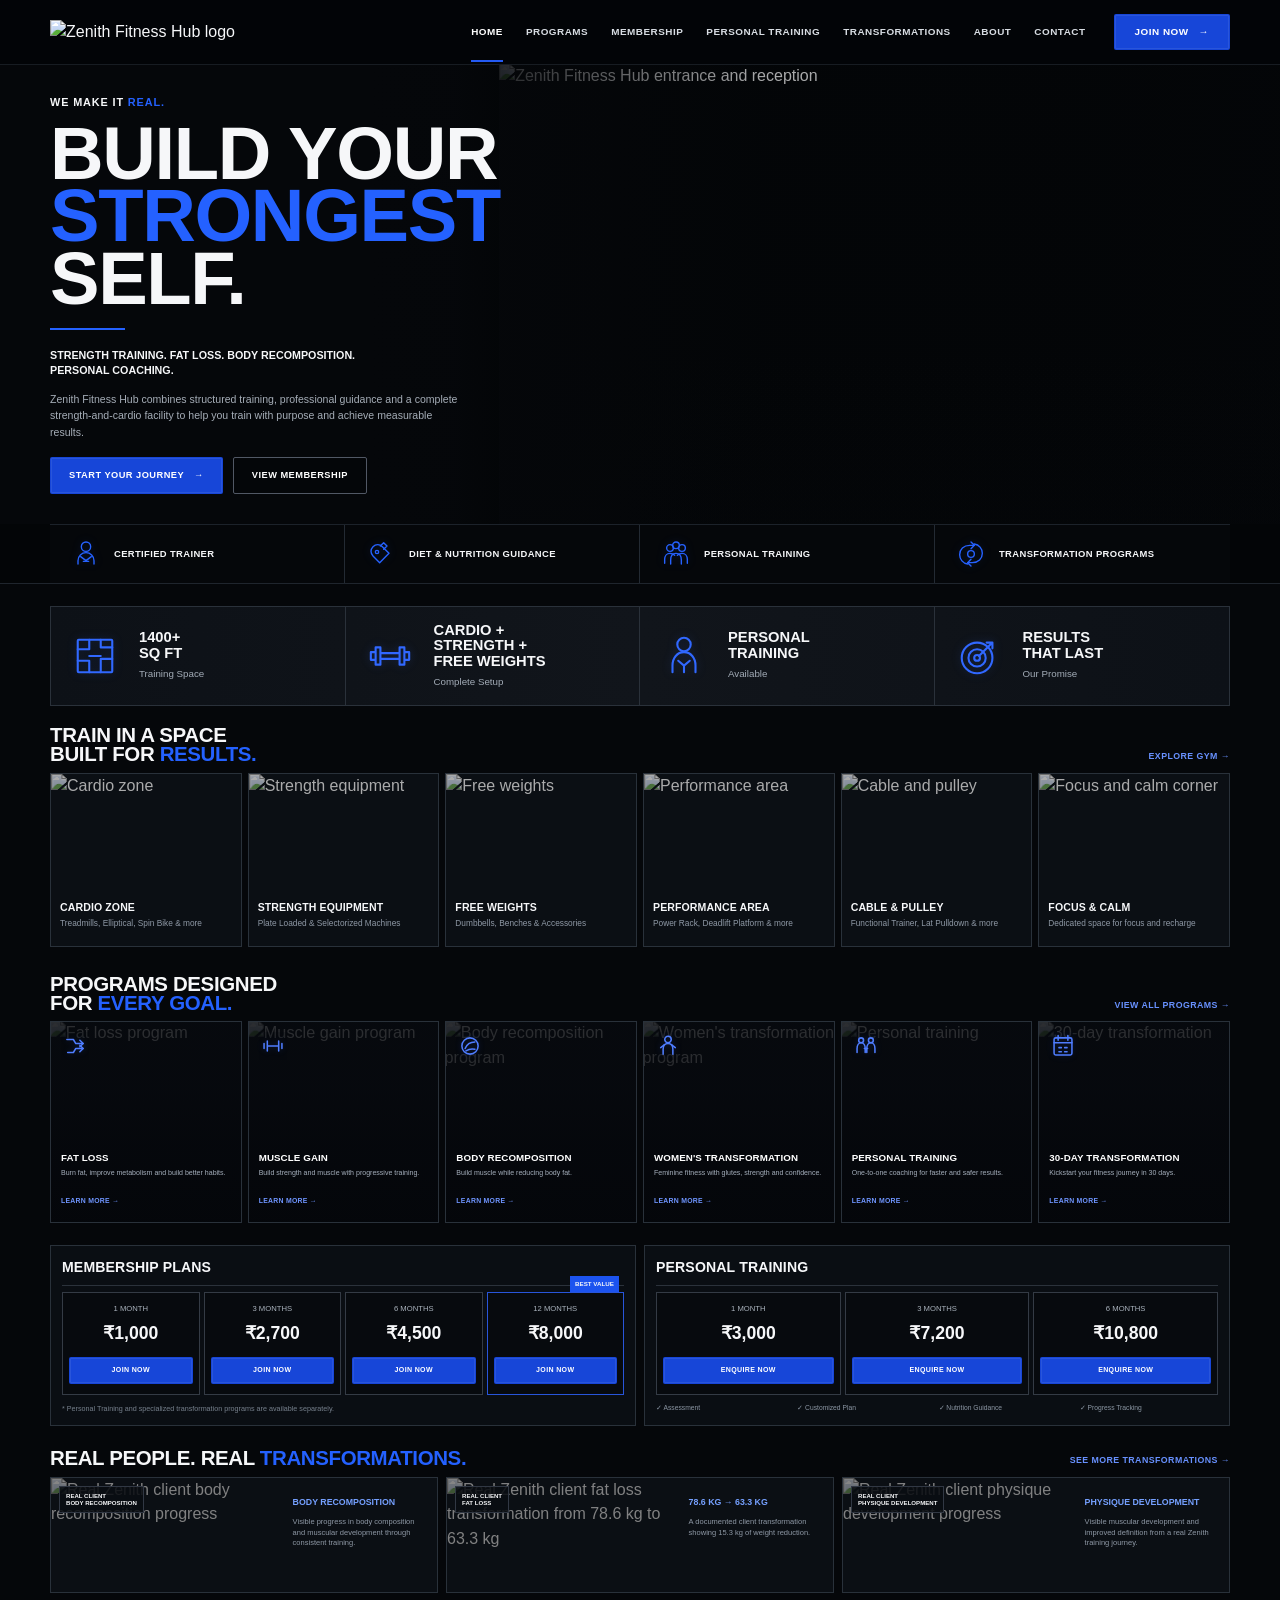
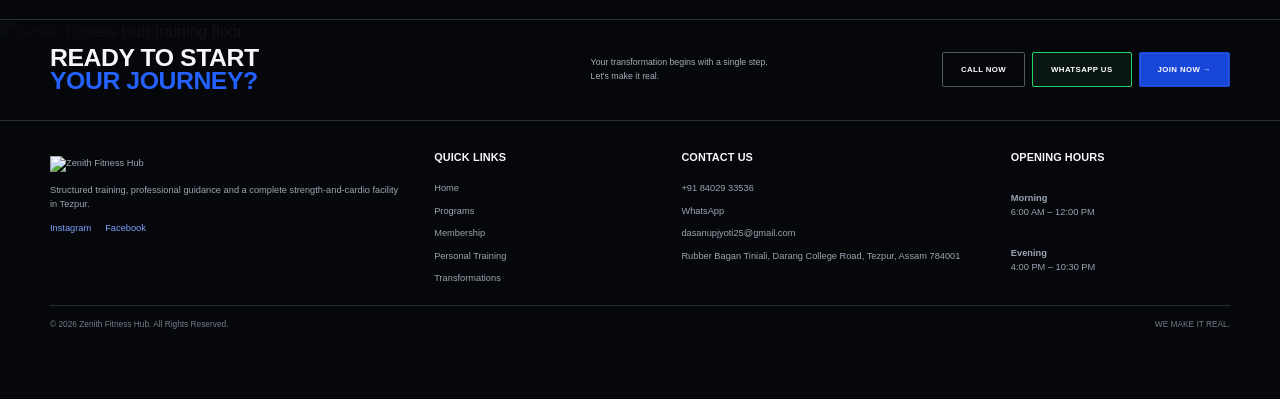
==== index.html @ 2a20ff38 "Add files via upload" ====
<!DOCTYPE html>

<html lang="en-IN">
<head>
<meta charset="utf-8"/>
<meta content="width=device-width, initial-scale=1" name="viewport"/>
<meta content="#05070a" name="theme-color"/>
<meta content="Zenith Fitness Hub in Tezpur, Assam — strength training, fat loss, muscle gain, body recomposition, women's transformation and personal training." name="description"/>
<meta content="index,follow" name="robots"/>
<meta content="Zenith Fitness Hub — We Make It Real." property="og:title"/>
<meta content="Strength training, transformation coaching and personal training in Tezpur, Assam." property="og:description"/>
<meta content="website" property="og:type"/>
<meta content="assets/entrance.jpg" property="og:image"/>
<title>Zenith Fitness Hub | Gym &amp; Personal Training in Tezpur</title>
<link href="assets/favicon.png" rel="icon" type="image/png"/>
<link href="assets/apple-touch-icon.png" rel="apple-touch-icon"/>
<link href="site.webmanifest" rel="manifest"/>
<link href="styles.css" rel="stylesheet"/>
<link href="site-v5.css" rel="stylesheet"/><link href="home-locked.css" rel="stylesheet"/>
<script type="application/ld+json">
  {"@context":"https://schema.org","@type":"HealthClub","name":"Zenith Fitness Hub","description":"Strength training, fat loss, muscle gain, body recomposition and personal training in Tezpur, Assam.","telephone":"+91 8402933536","email":"dasanupjyoti25@gmail.com","hasMap":"https://maps.app.goo.gl/8uEaKcLfgH5GSyfBA","address":{"@type":"PostalAddress","streetAddress":"Rubber Bagan Tiniali, Darang College Road","addressLocality":"Tezpur","addressRegion":"Assam","postalCode":"784001","addressCountry":"IN"},"sameAs":["https://www.instagram.com/zenith_fitness_hub_/","https://facebook.com/zenithfitnesshubtezpur"]}
  </script>
<link href="functionality.css" rel="stylesheet"/><link href="https://annjyoti11.github.io/dev/" rel="canonical"/><meta content="https://annjyoti11.github.io/dev/" property="og:url"/></head>
<body class="home-locked">
<header class="site-header" id="top">
<div class="nav container">
<a aria-label="Zenith Fitness Hub home" class="logo-wrap" href="index.html"><img alt="Zenith Fitness Hub logo" src="assets/zenith-logo-white.png"/></a>
<nav aria-label="Primary navigation" class="desktop-nav"><a class="active" href="index.html">Home</a><a href="programs.html">Programs</a><a href="membership.html">Membership</a><a href="personal-training.html">Personal Training</a><a href="transformation.html">Transformations</a><a href="about.html">About</a><a href="contact.html">Contact</a></nav>
<a class="btn btn-primary desktop-join" href="https://wa.me/918402933536?text=Hi%20Zenith%20Fitness%20Hub%2C%20I%27d%20like%20to%20join." rel="noopener" target="_blank">Join Now <span>→</span></a>
<button aria-expanded="false" aria-label="Open menu" class="menu-btn" type="button"><span></span><span></span></button>
</div>
<div aria-hidden="true" class="mobile-menu"><a class="active" href="index.html">Home</a><a href="programs.html">Programs</a><a href="membership.html">Membership</a><a href="personal-training.html">Personal Training</a><a href="transformation.html">Transformations</a><a href="about.html">About</a><a href="contact.html">Contact</a></div>
</header>
<main>
<section aria-labelledby="hero-title" class="hl-hero">
<div class="hl-hero-grid">
<div class="hl-hero-copy">
<p class="hl-eyebrow">WE MAKE IT <span>REAL.</span></p>
<h1 id="hero-title"><span class="line">BUILD YOUR</span><span class="line blue">STRONGEST</span><span class="line">SELF.</span></h1>
<div aria-hidden="true" class="hl-rule"></div>
<p class="hl-lead">STRENGTH TRAINING. FAT LOSS. BODY RECOMPOSITION.<br/>PERSONAL COACHING.</p>
<p class="hl-body">Zenith Fitness Hub combines structured training, professional guidance and a complete strength-and-cardio facility to help you train with purpose and achieve measurable results.</p>
<div class="hl-actions"><a class="btn btn-primary" href="https://wa.me/918402933536?text=Hi%20Zenith%20Fitness%20Hub%2C%20I%27d%20like%20to%20start%20my%20fitness%20journey." rel="noopener" target="_blank">Start Your Journey <span>→</span></a><a class="btn btn-ghost" href="membership.html">View Membership</a></div>
</div>
<div class="hl-hero-media"><img alt="Zenith Fitness Hub entrance and reception" src="assets/entrance.jpg"/><div class="hl-media-shade"></div></div>
</div>
<div class="hl-proof">
<div><span aria-hidden="true" class="proof-icon"><svg focusable="false" viewbox="0 0 48 48"><circle cx="24" cy="13" r="7"></circle><path d="M12 39v-5c0-7 5.4-12 12-12s12 5 12 12v5"></path><path d="M16 28l8 6 8-6"></path><path d="M20 35h8"></path></svg></span><b>Certified Trainer</b></div>
<div><span aria-hidden="true" class="proof-icon"><svg focusable="false" viewbox="0 0 48 48"><path d="M12 27c-4-4-4-10 0-14 4-4 10-4 14 0l10 10-14 14-10-10z"></path><path d="M23 12l5-5 5 5-5 5"></path><circle cx="18" cy="21" r="2.5"></circle></svg></span><b>Diet &amp; Nutrition Guidance</b></div>
<div><span aria-hidden="true" class="proof-icon"><svg focusable="false" viewbox="0 0 48 48"><circle cx="15" cy="15" r="5"></circle><circle cx="33" cy="15" r="5"></circle><circle cx="24" cy="11" r="5"></circle><path d="M7 38v-6c0-5 3-9 8-9 3 0 5 1 7 3"></path><path d="M41 38v-6c0-5-3-9-8-9-3 0-5 1-7 3"></path><path d="M16 39v-6c0-6 3-10 8-10s8 4 8 10v6"></path></svg></span><b>Personal Training</b></div>
<div><span aria-hidden="true" class="proof-icon"><svg focusable="false" viewbox="0 0 48 48"><path d="M24 6l5 5-5 5"></path><path d="M29 11h-7C13 11 7 17 7 25c0 7 5 13 12 14"></path><path d="M24 42l-5-5 5-5"></path><path d="M19 37h7c9 0 15-6 15-14 0-7-5-13-12-14"></path><circle cx="24" cy="24" r="5"></circle></svg></span><b>Transformation Programs</b></div>
</div>
</section>
<section aria-label="Gym highlights" class="hl-metrics container">
<article><span aria-hidden="true" class="metric-icon"><svg focusable="false" viewbox="0 0 48 48"><rect height="34" rx="1" width="36" x="6" y="7"></rect><path d="M18 7v10H6M30 7v8h12M6 29h12v12M42 27H30v14M18 24h12"></path></svg></span><div><strong>1400+<br/>SQ FT</strong><small>Training Space</small></div></article>
<article><span aria-hidden="true" class="metric-icon"><svg focusable="false" viewbox="0 0 48 48"><path d="M4 20h5v8H4zM9 15h5v18H9zM14 21h20v6H14zM34 15h5v18h-5zM39 20h5v8h-5z"></path></svg></span><div><strong>CARDIO +<br/>STRENGTH +<br/>FREE WEIGHTS</strong><small>Complete Setup</small></div></article>
<article><span aria-hidden="true" class="metric-icon"><svg focusable="false" viewbox="0 0 48 48"><circle cx="24" cy="12" r="7"></circle><path d="M12 41v-7c0-8 5-14 12-14s12 6 12 14v7"></path><path d="M18 29l6 5 6-5M24 34v7"></path></svg></span><div><strong>PERSONAL<br/>TRAINING</strong><small>Available</small></div></article>
<article><span aria-hidden="true" class="metric-icon"><svg focusable="false" viewbox="0 0 48 48"><circle cx="22" cy="26" r="16"></circle><circle cx="22" cy="26" r="9"></circle><circle cx="22" cy="26" r="3"></circle><path d="M24 24l14-14M32 10h6v6"></path></svg></span><div><strong>RESULTS<br/>THAT LAST</strong><small>Our Promise</small></div></article>
</section>
<section class="hl-section">
<div class="container hl-section-head"><h2>TRAIN IN A SPACE<br/>BUILT FOR <span>RESULTS.</span></h2><a href="gallery.html">EXPLORE GYM →</a></div>
<div class="container hl-card-six facilities">
<article><img alt="Cardio zone" src="assets/cardio.jpg"/><div><h3>CARDIO ZONE</h3><p>Treadmills, Elliptical, Spin Bike &amp; more</p></div></article>
<article><img alt="Strength equipment" src="assets/strength.jpg"/><div><h3>STRENGTH EQUIPMENT</h3><p>Plate Loaded &amp; Selectorized Machines</p></div></article>
<article><img alt="Free weights" src="assets/freeweights.jpg"/><div><h3>FREE WEIGHTS</h3><p>Dumbbells, Benches &amp; Accessories</p></div></article>
<article><img alt="Performance area" src="assets/deadlift.jpg"/><div><h3>PERFORMANCE AREA</h3><p>Power Rack, Deadlift Platform &amp; more</p></div></article>
<article><img alt="Cable and pulley" src="assets/north.jpg"/><div><h3>CABLE &amp; PULLEY</h3><p>Functional Trainer, Lat Pulldown &amp; more</p></div></article>
<article><img alt="Focus and calm corner" src="assets/godplace.jpg"/><div><h3>FOCUS &amp; CALM</h3><p>Dedicated space for focus and recharge</p></div></article>
</div>
</section>
<section class="hl-section hl-section-dark">
<div class="container hl-section-head"><h2>PROGRAMS DESIGNED<br/>FOR <span>EVERY GOAL.</span></h2><a href="programs.html">VIEW ALL PROGRAMS →</a></div>
<div class="container hl-card-six programs">
<article class="program-card"><img alt="Fat loss program" src="assets/strength.jpg"/><span aria-hidden="true" class="program-icon"><svg aria-hidden="true" viewbox="0 0 32 32"><path d="M6 8h8l3 5h9"></path><path d="M22 9l4 4-4 4"></path><path d="M7 24h7l3-5h9"></path><path d="M22 15l4 4-4 4"></path></svg></span><div class="program-copy"><h3>FAT LOSS</h3><p>Burn fat, improve metabolism and build better habits.</p><a href="programs.html">LEARN MORE →</a></div></article>
<article class="program-card"><img alt="Muscle gain program" src="assets/freeweights.jpg"/><span aria-hidden="true" class="program-icon"><svg aria-hidden="true" viewbox="0 0 32 32"><path d="M5 13v6M9 10v12M23 10v12M27 13v6M9 16h14"></path></svg></span><div class="program-copy"><h3>MUSCLE GAIN</h3><p>Build strength and muscle with progressive training.</p><a href="programs.html">LEARN MORE →</a></div></article>
<article class="program-card"><img alt="Body recomposition program" src="assets/deadlift.jpg"/><span aria-hidden="true" class="program-icon"><svg aria-hidden="true" viewbox="0 0 32 32"><circle cx="16" cy="16" r="10"></circle><path d="M10 19c2-5 5-8 12-8"></path><path d="M11 22c3-2 7-3 11-2"></path></svg></span><div class="program-copy"><h3>BODY RECOMPOSITION</h3><p>Build muscle while reducing body fat.</p><a href="programs.html">LEARN MORE →</a></div></article>
<article class="program-card"><img alt="Women's transformation program" src="assets/cardio.jpg"/><span aria-hidden="true" class="program-icon"><svg aria-hidden="true" viewbox="0 0 32 32"><circle cx="16" cy="8" r="4"></circle><path d="M10 26v-6c0-4 2-7 6-7s6 3 6 7v6"></path><path d="M7 18l4-3M25 18l-4-3"></path></svg></span><div class="program-copy"><h3>WOMEN'S TRANSFORMATION</h3><p>Feminine fitness with glutes, strength and confidence.</p><a href="programs.html">LEARN MORE →</a></div></article>
<article class="program-card"><img alt="Personal training" src="assets/north.jpg"/><span aria-hidden="true" class="program-icon"><svg aria-hidden="true" viewbox="0 0 32 32"><circle cx="10" cy="9" r="3"></circle><circle cx="22" cy="9" r="3"></circle><path d="M5 24v-5c0-4 2-7 5-7s5 3 5 7v5"></path><path d="M17 24v-5c0-4 2-7 5-7s5 3 5 7v5"></path><path d="M14 19h4"></path></svg></span><div class="program-copy"><h3>PERSONAL TRAINING</h3><p>One-to-one coaching for faster and safer results.</p><a href="personal-training.html">LEARN MORE →</a></div></article>
<article class="program-card"><img alt="30-day transformation" src="assets/entrance.jpg"/><span aria-hidden="true" class="program-icon"><svg aria-hidden="true" viewbox="0 0 32 32"><rect height="21" rx="2" width="22" x="5" y="6"></rect><path d="M10 3v6M22 3v6M5 12h22"></path><path d="M11 18h3M18 18h3M11 23h3M18 23h3"></path></svg></span><div class="program-copy"><h3>30-DAY TRANSFORMATION</h3><p>Kickstart your fitness journey in 30 days.</p><a href="transformation.html">LEARN MORE →</a></div></article>
</div>
</section>
<section class="hl-section hl-commerce-wrap">
<div class="container hl-commerce">
<div class="hl-price-panel">
<div class="hl-panel-title"><h2>MEMBERSHIP PLANS</h2></div>
<div class="hl-price-grid four">
<article><small>1 MONTH</small><strong>₹1,000</strong><a class="btn btn-primary" href="membership.html">JOIN NOW</a></article>
<article><small>3 MONTHS</small><strong>₹2,700</strong><a class="btn btn-primary" href="membership.html">JOIN NOW</a></article>
<article><small>6 MONTHS</small><strong>₹4,500</strong><a class="btn btn-primary" href="membership.html">JOIN NOW</a></article>
<article class="best"><em>BEST VALUE</em><small>12 MONTHS</small><strong>₹8,000</strong><a class="btn btn-primary" href="membership.html">JOIN NOW</a></article>
</div>
<p class="hl-fine">* Personal Training and specialized transformation programs are available separately.</p>
</div>
<div class="hl-price-panel">
<div class="hl-panel-title"><h2>PERSONAL TRAINING</h2></div>
<div class="hl-price-grid three">
<article><small>1 MONTH</small><strong>₹3,000</strong><a class="btn btn-primary" href="personal-training.html">ENQUIRE NOW</a></article>
<article><small>3 MONTHS</small><strong>₹7,200</strong><a class="btn btn-primary" href="personal-training.html">ENQUIRE NOW</a></article>
<article><small>6 MONTHS</small><strong>₹10,800</strong><a class="btn btn-primary" href="personal-training.html">ENQUIRE NOW</a></article>
</div>
<div class="hl-pt-tags"><span>✓ Assessment</span><span>✓ Customized Plan</span><span>✓ Nutrition Guidance</span><span>✓ Progress Tracking</span></div>
</div>
</div>
</section>
<section class="hl-section hl-results-wrap">
<div class="container hl-results-head"><h2>REAL PEOPLE. REAL <span>TRANSFORMATIONS.</span></h2><a href="transformation.html">SEE MORE TRANSFORMATIONS →</a></div>
<div class="container hl-results">
<article><div class="result-img"><img alt="Real Zenith client body recomposition progress" src="assets/transformation-recomposition.jpg"/><span>REAL CLIENT<br/>BODY RECOMPOSITION</span></div><div><strong>BODY RECOMPOSITION</strong><p>Visible progress in body composition and muscular development through consistent training.</p></div></article>
<article><div class="result-img"><img alt="Real Zenith client fat loss transformation from 78.6 kg to 63.3 kg" src="assets/transformation-fatloss-female.jpg"/><span>REAL CLIENT<br/>FAT LOSS</span></div><div><strong>78.6 KG → 63.3 KG</strong><p>A documented client transformation showing 15.3 kg of weight reduction.</p></div></article>
<article><div class="result-img"><img alt="Real Zenith client physique development progress" src="assets/transformation-physique.jpg"/><span>REAL CLIENT<br/>PHYSIQUE DEVELOPMENT</span></div><div><strong>PHYSIQUE DEVELOPMENT</strong><p>Visible muscular development and improved definition from a real Zenith training journey.</p></div></article>
</div>
</section>
<section class="hl-final-cta">
<img alt="Zenith Fitness Hub training floor" src="assets/freeweights.jpg"/>
<div class="container hl-final-inner">
<h2>READY TO START<br/><span>YOUR JOURNEY?</span></h2>
<p>Your transformation begins with a single step.<br/>Let's make it real.</p>
<div class="hl-final-actions"><a class="btn btn-ghost" href="tel:+918402933536">CALL NOW</a><a class="btn btn-whatsapp" href="https://wa.me/918402933536" rel="noopener" target="_blank">WHATSAPP US</a><a class="btn btn-primary" href="membership.html">JOIN NOW →</a></div>
</div>
</section>
</main>
<footer class="footer hl-footer">
<div class="container footer-grid">
<div class="footer-brand"><a class="footer-logo" href="index.html"><img alt="Zenith Fitness Hub" src="assets/zenith-logo.png"/></a><p>Structured training, professional guidance and a complete strength-and-cardio facility in Tezpur.</p><div class="socials"><a href="https://www.instagram.com/zenith_fitness_hub_/" rel="noopener" target="_blank">Instagram</a><a href="https://facebook.com/zenithfitnesshubtezpur" rel="noopener" target="_blank">Facebook</a></div></div>
<div><h3>Quick Links</h3><a href="index.html">Home</a><a href="programs.html">Programs</a><a href="membership.html">Membership</a><a href="personal-training.html">Personal Training</a><a href="transformation.html">Transformations</a></div>
<div><h3>Contact Us</h3><a href="tel:+918402933536">+91 84029 33536</a><a href="https://wa.me/918402933536" rel="noopener" target="_blank">WhatsApp</a><a href="mailto:dasanupjyoti25@gmail.com">dasanupjyoti25@gmail.com</a><a href="https://maps.app.goo.gl/8uEaKcLfgH5GSyfBA" rel="noopener" target="_blank">Rubber Bagan Tiniali, Darang College Road, Tezpur, Assam 784001</a></div>
<div><h3>Opening Hours</h3><p><strong>Morning</strong><br/>6:00 AM – 12:00 PM</p><p><strong>Evening</strong><br/>4:00 PM – 10:30 PM</p></div>
</div>
<div class="container footer-bottom"><span>© 2026 Zenith Fitness Hub. All Rights Reserved.</span><span>WE MAKE IT REAL.</span></div>
</footer>
<div class="mobile-sticky"><a href="tel:+918402933536">Call</a><a href="https://wa.me/918402933536" rel="noopener" target="_blank">WhatsApp</a><a class="primary" href="membership.html">Join</a></div>
<script src="script.js"></script>
</body>
</html>
---- styles.css ----
/* Zenith brand fonts — upload the licensed font files to assets/fonts/ using the exact filenames below. */
@font-face{font-family:"Mortend";src:url("assets/fonts/Mortend Bold.otf") format("opentype");font-style:normal;font-weight:700 900;font-display:swap}
@font-face{font-family:"Gotham";src:url("assets/fonts/Gotham Regular.otf") format("opentype");font-style:normal;font-weight:400;font-display:swap}
@font-face{font-family:"Gotham";src:url("assets/fonts/Gotham Medium.otf") format("opentype");font-style:normal;font-weight:500 600;font-display:swap}
@font-face{font-family:"Gotham";src:url("assets/fonts/Gotham Bold.otf") format("opentype");font-style:normal;font-weight:700 800;font-display:swap}
@font-face{font-family:"Gotham";src:url("assets/fonts/Gotham Black.otf") format("opentype");font-style:normal;font-weight:900;font-display:swap}
:root{--bg:#07090d;--bg2:#0c1016;--surface:#11161d;--surface2:#151b23;--text:#f6f7f9;--muted:#9ea8b4;--line:#252d38;--blue:#1746d8;--blue2:#245af2;--whatsapp:#25D366;--max:1480px}
*{box-sizing:border-box}html{scroll-behavior:smooth;scroll-padding-top:78px}body{margin:0;background:var(--bg);color:var(--text);font-family:"Gotham","Montserrat","Helvetica Neue",Arial,sans-serif;line-height:1.55}img{display:block;max-width:100%}a{text-decoration:none;color:inherit}.container{width:min(var(--max),calc(100% - 64px));margin-inline:auto}.section{padding:82px 0}.section-alt{background:var(--bg2)}h1,h2,h3,.display{font-family:"Mortend","Arial Black","Helvetica Neue",Arial,sans-serif;text-transform:uppercase;letter-spacing:.01em}.site-header{position:fixed;inset:0 0 auto;z-index:100;background:rgba(3,5,8,.91);border-bottom:1px solid rgba(255,255,255,.06);backdrop-filter:blur(14px)}.nav{height:78px;display:flex;align-items:center;gap:26px}.logo-wrap{display:flex;align-items:center;background:#f3f4f6;border-radius:2px;padding:7px 10px;flex:0 0 auto}.logo-wrap img{width:170px;height:38px;object-fit:contain}.desktop-nav{display:flex;gap:26px;margin-left:auto;align-items:center;font-size:.76rem;text-transform:uppercase;font-weight:700;letter-spacing:.05em}.desktop-nav a{color:#d8dde3;position:relative}.desktop-nav a:after{content:"";position:absolute;left:0;right:100%;bottom:-26px;height:2px;background:var(--blue2);transition:.25s}.desktop-nav a:hover,.desktop-nav a.active{color:#fff}.desktop-nav a:hover:after,.desktop-nav a.active:after{right:0}.btn{min-height:46px;padding:0 22px;border:1px solid transparent;display:inline-flex;align-items:center;justify-content:center;gap:10px;text-transform:uppercase;font-size:.72rem;font-weight:800;letter-spacing:.05em;transition:.2s;white-space:nowrap}.btn-primary{background:var(--blue);color:#fff;box-shadow:0 0 0 1px rgba(255,255,255,.08) inset}.btn-primary:hover{background:var(--blue2);transform:translateY(-1px)}.btn-ghost{border-color:#515865;background:rgba(5,7,10,.55);color:#fff}.btn-ghost:hover{border-color:var(--blue2);color:#fff}.btn-whatsapp{border-color:var(--whatsapp);color:#fff;background:rgba(37,211,102,.08)}.desktop-join{margin-left:18px}.menu-btn,.mobile-menu{display:none}.hero{position:relative;min-height:760px;padding-top:78px;display:flex;align-items:stretch;overflow:hidden}.hero-bg{position:absolute;inset:78px 0 0;width:100%;height:calc(100% - 78px);object-fit:cover;object-position:center}.hero-overlay{position:absolute;inset:78px 0 0;background:linear-gradient(90deg,#05070a 0%,rgba(5,7,10,.96) 18%,rgba(5,7,10,.82) 43%,rgba(5,7,10,.25) 72%),linear-gradient(0deg,rgba(5,7,10,.9),transparent 35%)}.hero-inner{position:relative;z-index:2;display:flex;align-items:center}.hero-copy{width:min(700px,62vw);padding:54px 0}.kicker{font-weight:800;letter-spacing:.12em;font-size:.78rem;margin:0 0 14px}.kicker span,.hero h1 span,.section h2 span,.contact-band h2 span,.coach-section h2 span{color:var(--blue2)}.hero h1{font-size:clamp(4rem,7.4vw,7.3rem);line-height:.86;margin:0;letter-spacing:-.025em}.blue-rule{height:3px;width:80px;background:var(--blue2);margin:24px 0}.hero-lead{font-weight:800;text-transform:uppercase;font-size:1rem;letter-spacing:.02em;color:#fff;margin:0 0 18px}.hero-body{max-width:640px;color:#c5ccd5;font-size:.92rem}.hero-actions{display:flex;gap:12px;margin-top:28px;flex-wrap:wrap}.proof-row{display:grid;grid-template-columns:repeat(4,minmax(120px,1fr));gap:0;margin-top:34px;border-top:1px solid #303745;padding-top:18px;font-size:.66rem;font-weight:800;text-transform:uppercase;letter-spacing:.04em}.proof-row span{padding:0 14px;border-right:1px solid #303745}.proof-row span:first-child{padding-left:0}.proof-row span:last-child{border:0}.proof-row span:before{content:"◈";color:var(--blue2);margin-right:8px}.metric-band{border-top:1px solid var(--line);border-bottom:1px solid var(--line);background:linear-gradient(90deg,#0b0f15,#111820,#0b0f15)}.metrics{display:grid;grid-template-columns:repeat(4,1fr)}.metrics article{padding:28px 34px;border-right:1px solid var(--line);min-height:130px}.metrics article:last-child{border-right:0}.metrics strong{font-family:"Mortend","Arial Black",sans-serif;font-size:1.35rem;line-height:1.05;text-transform:uppercase;display:block}.metrics article:first-child strong{font-size:2rem}.metrics small{font-weight:800;color:#fff}.metrics p{margin:7px 0 0;color:var(--muted);font-size:.8rem}.section-title-row{display:flex;align-items:flex-end;justify-content:space-between;gap:36px;margin-bottom:28px}.section-title-row h2,.coach-section h2{font-size:clamp(2.4rem,4vw,4.3rem);line-height:.92;margin:0}.section-title-row p{color:var(--muted);margin:0}.text-link{color:#5a83ff;text-transform:uppercase;font-weight:800;font-size:.7rem;letter-spacing:.06em}.facility-grid{display:grid;grid-template-columns:repeat(6,1fr);gap:8px}.facility-grid article{background:var(--surface);border:1px solid var(--line);overflow:hidden}.facility-grid img{width:100%;height:220px;object-fit:cover;filter:saturate(.85) contrast(1.06)}.facility-grid article>div{padding:16px}.facility-grid h3{font-size:1.08rem;margin:0 0 6px}.facility-grid p{margin:0;color:var(--muted);font-size:.72rem}.program-grid{display:grid;grid-template-columns:repeat(6,1fr);gap:10px}.program-grid article{background:linear-gradient(180deg,#121821,#0e131a);border:1px solid var(--line);padding:22px;min-height:250px;display:flex;flex-direction:column}.program-grid article:hover{border-color:#345dcf}.program-grid span{font-family:"Mortend","Arial Black",sans-serif;color:#335ed7;font-size:1.9rem}.program-grid h3{font-size:1.2rem;margin:26px 0 9px}.program-grid p{color:var(--muted);font-size:.78rem;margin:0}.program-grid a{margin-top:auto;padding-top:18px;color:#5a83ff;font-weight:800;text-transform:uppercase;font-size:.65rem}.pricing-section{background:#080b10}.pricing-columns{display:grid;grid-template-columns:1fr 1fr;gap:16px}.price-box{background:#0e131a;border:1px solid var(--line);padding:18px}.price-heading{border-bottom:1px solid var(--line);padding-bottom:10px;margin-bottom:12px}.price-heading h2{font-size:1.6rem;margin:0}.price-grid{display:grid;gap:6px}.price-grid.four{grid-template-columns:repeat(4,1fr)}.price-grid.three{grid-template-columns:repeat(3,1fr)}.price-grid article{position:relative;text-align:center;border:1px solid #303946;padding:18px 8px;background:#0a0e13}.price-grid small{font-size:.65rem;color:#b8c0ca}.price-grid strong{font-family:"Mortend","Arial Black",sans-serif;font-size:1.75rem;display:block;margin:10px 0 14px}.price-grid .btn{width:100%;min-height:38px;padding:0 8px;font-size:.62rem}.price-grid .best{border-color:#315dd6}.price-grid em{position:absolute;top:-12px;right:6px;background:var(--blue);padding:4px 7px;font-style:normal;font-size:.55rem;font-weight:800}.fine{font-size:.65rem;color:#818b97;margin:12px 0 0}.features{display:grid;grid-template-columns:repeat(4,1fr);gap:6px;margin-top:12px;color:#aeb8c4;font-size:.63rem}.features span:before{content:"✓";color:#5a83ff;margin-right:5px}.placeholder-results{display:grid;grid-template-columns:1fr 1fr;gap:14px}.placeholder-results article{padding:28px;border:1px solid var(--line);background:#0e131a}.placeholder-results strong{font-family:"Mortend","Arial Black",sans-serif;text-transform:uppercase;font-size:1.4rem}.placeholder-results p{color:var(--muted);margin-bottom:0}.coach-section{background:#07090d}.coach-grid{display:grid;grid-template-columns:.9fr 1.1fr;gap:70px;align-items:center}.coach-grid>img{height:480px;width:100%;object-fit:cover;border:1px solid var(--line)}.coach-copy>p:not(.kicker){color:var(--muted);max-width:650px}.credentials{display:grid;grid-template-columns:repeat(2,1fr);gap:8px;margin-top:24px}.credentials span{border:1px solid var(--line);background:#0e131a;padding:13px;font-size:.75rem}.gallery-section{overflow:hidden}.gallery-row{display:flex;gap:8px;overflow-x:auto;padding:0 max(32px,calc((100vw - var(--max))/2));scroll-snap-type:x mandatory}.gallery-row img{width:min(420px,72vw);height:290px;object-fit:cover;scroll-snap-align:start;flex:0 0 auto;border:1px solid var(--line)}.contact-band{padding:48px 0;background:linear-gradient(90deg,#0a0d12,#101722,#0a0d12);border-top:1px solid var(--line);border-bottom:1px solid var(--line)}.contact-inner{display:flex;justify-content:space-between;align-items:center;gap:40px}.contact-band h2{font-size:clamp(2.4rem,4vw,4.4rem);line-height:.9;margin:0}.contact-band p{color:var(--muted)}.contact-actions{display:flex;gap:10px;flex-wrap:wrap}.footer{padding:54px 0 94px;background:#05070a}.footer-grid{display:grid;grid-template-columns:1.3fr .8fr 1.1fr .8fr;gap:52px}.footer-logo{display:inline-flex}.footer-brand p,.footer-grid p,.footer-grid a{color:#9aa5b2;font-size:.76rem}.footer-grid>div:not(.footer-brand){display:flex;flex-direction:column;gap:8px}.footer-grid h3{font-size:.9rem;margin:0 0 8px}.socials{display:flex;gap:14px}.socials a{color:#7ea0ff}.footer-bottom{display:flex;justify-content:space-between;border-top:1px solid var(--line);margin-top:38px;padding-top:18px;color:#717c89;font-size:.68rem}.mobile-sticky{display:none}
@media(max-width:1200px){.desktop-nav{gap:15px;font-size:.68rem}.logo-wrap img{width:145px}.facility-grid,.program-grid{grid-template-columns:repeat(3,1fr)}.pricing-columns{grid-template-columns:1fr}.hero-copy{width:min(720px,72vw)}}
@media(max-width:900px){.container{width:min(var(--max),calc(100% - 36px))}.desktop-nav,.desktop-join{display:none}.menu-btn{display:flex;margin-left:auto;width:44px;height:44px;border:0;background:none;flex-direction:column;justify-content:center;align-items:flex-end;gap:7px}.menu-btn span{display:block;width:24px;height:2px;background:#fff}.mobile-menu{position:fixed;top:78px;left:18px;right:18px;background:#0d1219;border:1px solid var(--line);padding:16px;flex-direction:column;gap:2px}.mobile-menu.open{display:flex}.mobile-menu a{padding:12px;border-bottom:1px solid var(--line);font-size:.8rem;text-transform:uppercase}.hero-copy{width:100%}.hero-overlay{background:linear-gradient(90deg,#05070a 0%,rgba(5,7,10,.91) 58%,rgba(5,7,10,.48) 100%),linear-gradient(0deg,rgba(5,7,10,.9),transparent 35%)}.proof-row{grid-template-columns:1fr 1fr;gap:12px}.proof-row span{border:0;padding:0}.metrics{grid-template-columns:1fr 1fr}.metrics article:nth-child(2){border-right:0}.metrics article:nth-child(-n+2){border-bottom:1px solid var(--line)}.price-grid.four{grid-template-columns:repeat(2,1fr)}.coach-grid{grid-template-columns:1fr}.footer-grid{grid-template-columns:1fr 1fr}}
@media(max-width:640px){.container{width:min(var(--max),calc(100% - 28px))}.site-header,.nav{height:70px}.logo-wrap{padding:5px 7px}.logo-wrap img{width:132px;height:32px}.mobile-menu{top:70px}.hero{padding-top:70px;min-height:760px}.hero-bg,.hero-overlay{inset:70px 0 0;height:calc(100% - 70px)}.hero-copy{padding:70px 0 50px}.hero h1{font-size:clamp(3.5rem,17vw,5.3rem)}.hero-body{font-size:.84rem}.hero-actions .btn{width:100%}.proof-row{font-size:.6rem}.metrics{grid-template-columns:1fr 1fr}.metrics article{padding:18px;min-height:112px}.metrics strong{font-size:1rem}.metrics article:first-child strong{font-size:1.5rem}.section{padding:62px 0}.section-title-row{align-items:flex-start;flex-direction:column}.facility-grid,.program-grid{display:flex;overflow-x:auto;scroll-snap-type:x mandatory;margin-right:0;padding-right:0}.facility-grid article,.program-grid article{min-width:78vw;scroll-snap-align:start}.price-grid.four,.price-grid.three{grid-template-columns:1fr 1fr}.placeholder-results{grid-template-columns:1fr}.coach-grid{gap:30px}.coach-grid>img{height:360px}.credentials{grid-template-columns:1fr 1fr}.contact-inner{flex-direction:column;align-items:flex-start}.contact-actions{width:100%}.contact-actions .btn{flex:1}.footer-grid{grid-template-columns:1fr;gap:28px}.footer-bottom{flex-direction:column;gap:6px;padding-bottom:28px}.mobile-sticky{position:fixed;display:grid;grid-template-columns:1fr 1fr 1.15fr;left:0;right:0;bottom:0;z-index:150;background:#090d13;border-top:1px solid var(--line);padding-bottom:env(safe-area-inset-bottom)}.mobile-sticky a{padding:13px 8px;text-align:center;text-transform:uppercase;font-size:.65rem;font-weight:800;border-right:1px solid var(--line)}.mobile-sticky .primary{background:var(--blue);color:#fff}.footer{padding-bottom:112px}}
/* Internal pages */
.page-hero{position:relative;padding-top:78px;min-height:560px;display:flex;align-items:flex-end;overflow:hidden;border-bottom:1px solid var(--line)}
.page-hero>img{position:absolute;inset:78px 0 0;width:100%;height:calc(100% - 78px);object-fit:cover;filter:saturate(.82) contrast(1.08)}
.page-hero:after{content:"";position:absolute;inset:78px 0 0;background:linear-gradient(90deg,#05070a 0%,rgba(5,7,10,.95) 37%,rgba(5,7,10,.55) 72%),linear-gradient(0deg,#07090d 0%,transparent 55%)}
.page-hero .container{position:relative;z-index:2;padding-bottom:68px}
.eyebrow{display:flex;align-items:center;gap:10px;text-transform:uppercase;font-size:.68rem;font-weight:800;letter-spacing:.13em;color:#dbe3ef}.eyebrow:before{content:"";width:42px;height:2px;background:var(--blue2)}
.page-hero h1{font-size:clamp(3.7rem,7vw,7rem);line-height:.86;letter-spacing:-.025em;margin:16px 0 20px;max-width:950px}.page-hero h1 span{color:var(--blue2)}
.page-hero .lead{max-width:700px;color:#c5ccd5;font-size:1rem;margin:0}.breadcrumb{margin-top:22px;color:#8d98a6;font-size:.7rem;text-transform:uppercase;letter-spacing:.06em}.breadcrumb a{color:#cbd4df}.breadcrumb b{color:#5a83ff;font-weight:700}
.intro-grid{display:grid;grid-template-columns:1.1fr .9fr;gap:76px;align-items:start}.intro-grid h2,.split-copy h2{font-size:clamp(2.4rem,4.5vw,4.8rem);line-height:.92;margin:0}.intro-grid p,.split-copy p{color:var(--muted)}
.callout-panel{background:linear-gradient(145deg,#111821,#0c1118);border:1px solid var(--line);padding:28px;position:relative}.callout-panel:before{content:"";position:absolute;left:-1px;top:24px;bottom:24px;width:3px;background:var(--blue2)}.callout-panel strong{display:block;font-family:"Mortend","Arial Black",sans-serif;font-size:1.35rem;text-transform:uppercase;margin-bottom:12px}.callout-panel p{margin:0;color:#aab4c0}
.programs-overview{display:grid;grid-template-columns:repeat(3,1fr);gap:14px}.program-card{position:relative;min-height:430px;border:1px solid var(--line);overflow:hidden;background:#0e131a;display:flex;flex-direction:column}.program-card img{position:absolute;inset:0;width:100%;height:100%;object-fit:cover;filter:saturate(.72) contrast(1.07);opacity:.42}.program-card:after{content:"";position:absolute;inset:0;background:linear-gradient(0deg,#090d13 2%,rgba(9,13,19,.92) 36%,rgba(9,13,19,.18) 100%)}.program-card .content{position:relative;z-index:2;margin-top:auto;padding:28px}.program-card .num{font-family:"Mortend","Arial Black",sans-serif;color:#5a83ff;font-size:1.2rem}.program-card h3{font-size:1.55rem;margin:8px 0 8px}.program-card p{color:#b0bac5;font-size:.8rem;margin:0 0 20px}.program-card .text-link{display:inline-flex;align-items:center;gap:8px}
.process-grid{display:grid;grid-template-columns:repeat(4,1fr);gap:8px}.process-grid article{padding:24px;border-top:2px solid #2d5ee0;background:#0e131a;min-height:210px}.process-grid span{font-family:"Mortend","Arial Black",sans-serif;color:#5a83ff;font-size:1.8rem}.process-grid h3{font-size:1rem;margin:24px 0 8px}.process-grid p{color:var(--muted);font-size:.76rem;margin:0}
.inline-cta{display:grid;grid-template-columns:1fr auto;gap:30px;align-items:center;padding:34px;border:1px solid #284aa7;background:linear-gradient(105deg,#0d1320,#10192a 60%,#0b0f16)}.inline-cta h3{font-size:clamp(1.7rem,3vw,2.8rem);margin:0 0 6px}.inline-cta p{margin:0;color:#aeb8c4}
.transformation-hero{min-height:640px}.transformation-hero>img{object-position:center 46%}
.stats-strip{display:grid;grid-template-columns:repeat(4,1fr);border:1px solid var(--line);background:#0b1016}.stats-strip article{padding:24px;border-right:1px solid var(--line)}.stats-strip article:last-child{border-right:0}.stats-strip strong{font-family:"Mortend","Arial Black",sans-serif;font-size:1.1rem;text-transform:uppercase;display:block}.stats-strip small{color:#8e9aa7}
.split-section{display:grid;grid-template-columns:1fr 1fr;gap:70px;align-items:center}.split-visual{position:relative}.split-visual img{height:520px;width:100%;object-fit:cover;border:1px solid var(--line);filter:saturate(.82)}.split-visual .tag{position:absolute;left:22px;bottom:22px;background:#0a0e14;border:1px solid #2f5eda;padding:12px 16px;text-transform:uppercase;font-size:.65rem;font-weight:800;letter-spacing:.06em}.check-list{display:grid;grid-template-columns:1fr 1fr;gap:10px;margin-top:26px}.check-list div{padding:14px 14px 14px 38px;border:1px solid var(--line);background:#0d1219;position:relative;font-size:.76rem}.check-list div:before{content:"✓";position:absolute;left:14px;color:#5a83ff;font-weight:900}
.timeline{display:grid;grid-template-columns:repeat(4,1fr);gap:10px}.timeline article{border:1px solid var(--line);background:#0d1219;padding:24px;min-height:260px}.timeline .week{font-family:"Mortend","Arial Black",sans-serif;color:#5a83ff;font-size:1.5rem}.timeline h3{font-size:1.05rem;margin:24px 0 8px}.timeline p{color:var(--muted);font-size:.77rem;margin:0}
.audience-grid{display:grid;grid-template-columns:1fr 1fr;gap:14px}.audience-grid article{padding:26px;border:1px solid var(--line);background:#0e131a}.audience-grid h3{font-size:1.1rem;margin:0 0 10px}.audience-grid p{color:var(--muted);margin:0;font-size:.8rem}
.faq{display:grid;gap:8px}.faq details{border:1px solid var(--line);background:#0e131a;padding:0 20px}.faq summary{cursor:pointer;padding:18px 0;font-family:"Mortend","Arial Black",sans-serif;text-transform:uppercase;font-size:.86rem;list-style:none}.faq summary::-webkit-details-marker{display:none}.faq summary:after{content:"+";float:right;color:#5a83ff;font-size:1.2rem}.faq details[open] summary:after{content:"−"}.faq p{color:var(--muted);font-size:.8rem;margin:0;padding:0 0 18px;max-width:900px}
.subfooter-cta{padding:74px 0;background:radial-gradient(circle at 75% 25%,rgba(36,90,242,.20),transparent 28%),#080b10;text-align:center}.subfooter-cta h2{font-size:clamp(2.7rem,5vw,5.3rem);line-height:.88;margin:0 0 16px}.subfooter-cta h2 span{color:var(--blue2)}.subfooter-cta p{max-width:650px;margin:0 auto 28px;color:#aeb8c4}.subfooter-cta .hero-actions{justify-content:center}
@media(max-width:1000px){.intro-grid,.split-section{grid-template-columns:1fr;gap:40px}.programs-overview{grid-template-columns:1fr 1fr}.process-grid,.timeline{grid-template-columns:1fr 1fr}.stats-strip{grid-template-columns:1fr 1fr}.stats-strip article:nth-child(2){border-right:0}.stats-strip article:nth-child(-n+2){border-bottom:1px solid var(--line)}}
@media(max-width:640px){.page-hero{padding-top:70px;min-height:560px}.page-hero>img,.page-hero:after{inset:70px 0 0;height:calc(100% - 70px)}.page-hero .container{padding-bottom:45px}.page-hero h1{font-size:clamp(3.2rem,16vw,5rem)}.programs-overview{grid-template-columns:1fr}.program-card{min-height:380px}.process-grid,.timeline,.stats-strip,.audience-grid{grid-template-columns:1fr}.stats-strip article{border-right:0;border-bottom:1px solid var(--line)}.stats-strip article:last-child{border-bottom:0}.inline-cta{grid-template-columns:1fr}.inline-cta .btn{width:100%}.split-visual img{height:400px}.check-list{grid-template-columns:1fr}}

/* Membership & Personal Training pages */
.membership-hero>img{object-position:center 55%}.pt-hero>img{object-position:center 48%}
.membership-pricing-section,.pt-pricing-section{background:#080b10}
.membership-plans{display:grid;grid-template-columns:repeat(4,1fr);gap:10px;align-items:stretch}.membership-card,.pt-card{position:relative;background:linear-gradient(180deg,#111821,#0b1016);border:1px solid var(--line);padding:26px;display:flex;flex-direction:column;min-height:430px}.membership-card.featured,.pt-card.featured{border-color:#315dd6;box-shadow:0 0 0 1px rgba(49,93,214,.25) inset,0 18px 60px rgba(0,0,0,.18)}.recommended{position:absolute;top:-13px;right:18px;background:var(--blue);padding:5px 10px;font-size:.56rem;font-weight:900;letter-spacing:.09em}.plan-top{border-bottom:1px solid var(--line);padding-bottom:20px}.plan-duration{font-size:.68rem;font-weight:900;letter-spacing:.12em;color:#8daaff}.plan-top strong{display:block;font-family:"Mortend","Arial Black",sans-serif;font-size:clamp(2.2rem,3.2vw,3.4rem);line-height:1;margin:14px 0 8px}.plan-top small{color:#8f9aa7}.membership-card ul{list-style:none;padding:18px 0;margin:0;display:grid;gap:10px;color:#b5bec9;font-size:.76rem}.membership-card li:before{content:"✓";color:#5a83ff;margin-right:8px;font-weight:900}.membership-card .btn,.pt-card .btn{margin-top:auto;width:100%}.membership-note{color:#7f8b98;font-size:.68rem;margin-top:16px;text-align:center}.upgrade-grid{display:grid;grid-template-columns:repeat(3,1fr);gap:10px}.upgrade-grid article,.coaching-grid article{padding:26px;background:#0e131a;border:1px solid var(--line);min-height:230px}.upgrade-grid span,.coaching-grid span{font-family:"Mortend","Arial Black",sans-serif;color:#5a83ff;font-size:1.55rem}.upgrade-grid h3,.coaching-grid h3{font-size:1.15rem;margin:22px 0 8px}.upgrade-grid p,.coaching-grid p{color:var(--muted);font-size:.78rem}.upgrade-grid .text-link{display:inline-block;margin-top:10px}.visit-grid{display:grid;grid-template-columns:1fr 1fr 1.4fr;border:1px solid var(--line);background:#0d1219}.visit-grid article{padding:28px;border-right:1px solid var(--line)}.visit-grid article:last-child{border-right:0}.visit-grid small{display:block;color:#6f8fe8;font-weight:900;letter-spacing:.12em;margin-bottom:9px}.visit-grid strong{font-family:"Mortend","Arial Black",sans-serif;text-transform:uppercase;font-size:1.15rem;line-height:1.3}
.coaching-grid{display:grid;grid-template-columns:repeat(3,1fr);gap:10px}.pt-plans{display:grid;grid-template-columns:repeat(3,1fr);gap:12px;max-width:1180px}.pt-card{min-height:400px}.pt-card p{color:var(--muted);font-size:.8rem;margin:20px 0 24px}.pt-flow{display:grid;gap:8px;margin-top:26px}.pt-flow>div{display:grid;grid-template-columns:54px 1fr;align-items:center;border:1px solid var(--line);background:#0d1219;padding:13px}.pt-flow b{font-family:"Mortend","Arial Black",sans-serif;color:#5a83ff;font-size:1.25rem}.pt-flow span{display:grid}.pt-flow strong{font-size:.76rem;text-transform:uppercase}.pt-flow small{color:#84909d;font-size:.68rem}
@media(max-width:1100px){.membership-plans{grid-template-columns:1fr 1fr}.coaching-grid{grid-template-columns:1fr 1fr}.upgrade-grid{grid-template-columns:1fr 1fr}.pt-plans{grid-template-columns:1fr 1fr}.pt-plans .pt-card:last-child{grid-column:1/-1}}
@media(max-width:640px){.membership-plans,.coaching-grid,.upgrade-grid,.pt-plans,.visit-grid{grid-template-columns:1fr}.membership-card,.pt-card{min-height:auto}.pt-plans .pt-card:last-child{grid-column:auto}.visit-grid article{border-right:0;border-bottom:1px solid var(--line)}.visit-grid article:last-child{border-bottom:0}}

/* About & Gallery pages */
.about-hero>img{object-position:center 50%}.gallery-hero>img{object-position:center 55%}
.gallery-masonry{display:grid;grid-template-columns:repeat(2,minmax(0,1fr));gap:12px}.gallery-masonry figure{margin:0;position:relative;overflow:hidden;border:1px solid var(--line);background:#0d1219;min-height:360px}.gallery-masonry figure.gallery-feature,.gallery-masonry figure.gallery-wide{grid-column:1/-1;min-height:520px}.gallery-masonry img{position:absolute;inset:0;width:100%;height:100%;object-fit:cover;filter:saturate(.82) contrast(1.05);transition:transform .45s ease}.gallery-masonry figure:hover img{transform:scale(1.025)}.gallery-masonry figure:after{content:"";position:absolute;inset:0;background:linear-gradient(0deg,rgba(5,8,12,.9) 0%,rgba(5,8,12,.15) 48%,transparent 75%)}.gallery-masonry figcaption{position:absolute;z-index:2;left:24px;right:24px;bottom:22px;display:flex;justify-content:space-between;gap:24px;align-items:end}.gallery-masonry figcaption strong{font-family:"Mortend","Arial Black",sans-serif;text-transform:uppercase;font-size:1.2rem}.gallery-masonry figcaption span{color:#c1c9d2;font-size:.72rem;max-width:460px;text-align:right}.gallery-zone-grid{display:grid;grid-template-columns:repeat(6,1fr);gap:8px;margin-top:28px}.gallery-zone-grid article{border:1px solid var(--line);background:#0d1219;padding:20px;min-height:120px;display:flex;flex-direction:column;justify-content:space-between}.gallery-zone-grid b{font-family:"Mortend","Arial Black",sans-serif;color:#5a83ff;font-size:1.4rem}.gallery-zone-grid span{font-size:.72rem;font-weight:800;text-transform:uppercase;letter-spacing:.04em}
@media(max-width:1000px){.gallery-zone-grid{grid-template-columns:repeat(3,1fr)}}
@media(max-width:640px){.gallery-masonry{grid-template-columns:1fr}.gallery-masonry figure,.gallery-masonry figure.gallery-feature,.gallery-masonry figure.gallery-wide{grid-column:auto;min-height:330px}.gallery-masonry figcaption{display:block}.gallery-masonry figcaption span{display:block;text-align:left;margin-top:5px}.gallery-zone-grid{grid-template-columns:repeat(2,1fr)}}


/* Contact page */
.contact-hero>img{object-position:center 50%}.contact-page-section{background:#080b10}.contact-page-grid{display:grid;grid-template-columns:.9fr 1.35fr;gap:18px;align-items:start}.contact-card-stack{display:grid;gap:10px}.contact-card{border:1px solid var(--line);background:linear-gradient(180deg,#111821,#0b1016);padding:26px}.contact-card small,.map-panel small{display:block;color:#6f8fe8;font-weight:900;letter-spacing:.12em;margin-bottom:10px}.contact-card h2{font-size:clamp(2rem,3vw,3rem);margin:0 0 10px}.contact-card h3{font-size:1.25rem;margin:0 0 7px;line-height:1.2}.contact-card p{color:var(--muted);font-size:.8rem;margin:0 0 18px}.contact-card-actions{display:flex;gap:8px;flex-wrap:wrap}.contact-line{display:block;color:#c6d0db;font-size:.78rem;padding:10px 0;border-bottom:1px solid var(--line)}.contact-line:last-child{border-bottom:0}.hours-row{display:flex;justify-content:space-between;gap:20px;padding:12px 0;border-bottom:1px solid var(--line)}.hours-row span{color:#8e9aa7;font-size:.76rem}.hours-row strong{font-family:"Mortend","Arial Black",sans-serif;font-size:.8rem;text-transform:uppercase}.hours-card p{margin-top:16px;margin-bottom:0}.map-panel{border:1px solid var(--line);background:#0d1219;overflow:hidden}.map-frame{height:620px;background:#111820}.map-frame iframe{width:100%;height:100%;border:0;filter:grayscale(.2) contrast(1.05)}.map-panel-footer{display:flex;justify-content:space-between;gap:24px;align-items:center;padding:20px}.map-panel-footer strong{font-family:"Mortend","Arial Black",sans-serif;text-transform:uppercase;display:block}.skip-link{position:fixed;left:12px;top:-60px;z-index:9999;background:#fff;color:#000;padding:10px 14px;font-weight:800}.skip-link:focus{top:12px}@media(max-width:980px){.contact-page-grid{grid-template-columns:1fr}.map-frame{height:480px}}@media(max-width:640px){.contact-card-actions .btn{flex:1}.hours-row{display:grid;gap:4px}.map-frame{height:390px}.map-panel-footer{align-items:flex-start;flex-direction:column}.map-panel-footer .btn{width:100%}}
---- site-v5.css ----
/* Zenith v5.4 — site-wide consistency layer */
:root{--zf-blue:#245af2;--zf-blue2:#5f88ff;--zf-border:#29313a;--zf-panel:#0d1219;--zf-panel2:#101722}
html,body{max-width:100%;overflow-x:hidden}
.site-header .logo-wrap,.footer .logo-wrap{background:transparent!important;border-radius:0!important;padding:0!important}
.site-header .logo-wrap img{width:188px!important;height:auto!important;aspect-ratio:auto!important;object-fit:contain!important}
.footer .logo-wrap img{width:190px!important;height:auto!important;object-fit:contain!important}
.site-header{background:rgba(3,5,8,.94)}
.desktop-nav{gap:22px}
.desktop-nav a,.mobile-menu a{font-family:"Gotham","Montserrat","Helvetica Neue",Arial,sans-serif}
.mobile-menu a.active{color:#fff;background:rgba(36,90,242,.12);border-left:2px solid var(--zf-blue)}
.btn{font-family:"Gotham","Montserrat","Helvetica Neue",Arial,sans-serif;font-weight:800}
.inner-page{-webkit-font-smoothing:antialiased;-moz-osx-font-smoothing:grayscale}
.inner-page .page-hero{min-height:610px;border-bottom:1px solid var(--zf-border)}
.inner-page .page-hero:before{content:"";position:absolute;inset:78px 0 0;z-index:1;background:linear-gradient(90deg,rgba(4,6,10,.96) 0%,rgba(4,6,10,.82) 44%,rgba(4,6,10,.34) 72%,rgba(4,6,10,.48) 100%)}
.inner-page .page-hero:after{z-index:1;background:linear-gradient(0deg,rgba(4,6,10,.92),rgba(4,6,10,.10) 58%)}
.inner-page .page-hero .container{z-index:2}
.inner-page .eyebrow,.inner-page .kicker{color:#fff;font-family:"Gotham","Montserrat",Arial,sans-serif;font-weight:800;letter-spacing:.12em}
.inner-page .eyebrow:before,.inner-page .kicker:before{content:"";display:inline-block;width:24px;height:2px;background:var(--zf-blue);vertical-align:middle;margin-right:9px}
.inner-page .page-hero h1,.inner-page h2,.inner-page h3{font-family:"Mortend","Arial Black",sans-serif}
.inner-page .page-hero h1{letter-spacing:-.02em}
.inner-page .page-hero h1 span,.inner-page h2 span{color:var(--zf-blue2)}
.inner-page .section{border-bottom:1px solid rgba(255,255,255,.035)}
.inner-page .section-title-row{border-bottom:1px solid var(--zf-border);padding-bottom:20px}
.inner-page .section-title-row h2{letter-spacing:-.015em}
.inner-page .callout-panel,.inner-page .upgrade-grid article,.inner-page .coaching-grid article,.inner-page .audience-grid article,.inner-page .process-grid article{background:linear-gradient(180deg,#111821,#0b1016);border-color:var(--zf-border)}
.inner-page .callout-panel{box-shadow:inset 3px 0 0 var(--zf-blue)}
.inner-page .text-link{color:#6f95ff}
.inner-page .split-visual img{border:1px solid var(--zf-border);filter:saturate(.82) contrast(1.05)}
.inner-page .split-visual .tag{background:#080b10;border:1px solid var(--zf-border);color:#fff}
.inner-page .check-list>div{background:#0d1219;border-color:var(--zf-border)}
.inner-page .subfooter-cta{border-top:1px solid var(--zf-border);border-bottom:1px solid var(--zf-border)}
.inner-page .subfooter-cta h2{letter-spacing:-.02em}
.inner-page .footer{border-top:1px solid rgba(255,255,255,.05)}

/* Programs: homepage-inspired image / overlay language */
.page-programs .programs-overview{grid-template-columns:repeat(3,minmax(0,1fr));gap:10px}
.page-programs .program-card{position:relative;min-height:360px;padding:0;overflow:hidden;isolation:isolate;background:#080b10;border:1px solid var(--zf-border)}
.page-programs .program-card>img{position:absolute;inset:0;width:100%;height:100%;object-fit:cover;filter:saturate(.62) contrast(1.06) brightness(.54);z-index:0}
.page-programs .program-card:after{content:"";position:absolute;inset:0;z-index:1;background:linear-gradient(180deg,rgba(5,7,11,.16),rgba(5,7,11,.40) 40%,rgba(5,7,11,.96) 100%)}
.page-programs .program-card .content{position:absolute;z-index:2;left:0;right:0;bottom:0;padding:26px}
.page-programs .program-card .num{position:absolute;z-index:2;top:18px;left:18px;color:#6f95ff;font-size:1.2rem}
.page-programs .program-card h3{margin:0 0 8px;font-size:1.2rem;color:#fff}
.page-programs .program-card p{color:#aab4c0;margin:0 0 14px}
.page-programs .program-card .text-link{display:inline-block;margin-top:2px}

/* Gallery: tighter editorial grid */
.page-gallery .gallery-masonry{gap:8px}
.page-gallery .gallery-masonry figure{border-color:var(--zf-border);background:#080b10}
.page-gallery .gallery-masonry img{filter:saturate(.74) contrast(1.08) brightness(.86)}
.page-gallery .gallery-masonry figure:after{background:linear-gradient(0deg,rgba(4,6,10,.94),rgba(4,6,10,.20) 58%,transparent 78%)}
.page-gallery .gallery-masonry figcaption strong{font-size:1.05rem}
.page-gallery .gallery-zone-grid article{background:linear-gradient(180deg,#101720,#0b1016);border-color:var(--zf-border)}

/* About + transformation: sharper story/system cards */
.page-about .coaching-grid article,.page-about .process-grid article,.page-transformation .timeline article,.page-transformation .audience-grid article{position:relative;overflow:hidden}
.page-about .coaching-grid article:before,.page-about .process-grid article:before,.page-transformation .timeline article:before,.page-transformation .audience-grid article:before{content:"";position:absolute;left:0;top:0;width:3px;height:100%;background:linear-gradient(var(--zf-blue),transparent)}
.page-transformation .stats-strip{background:#0b1016;border-color:var(--zf-border)}
.page-transformation .faq details{border-color:var(--zf-border);background:#0c1118}

/* Membership / PT / Contact — retain structure, unify finish */
.page-membership .membership-card,.page-personal-training .pt-card,.page-contact .contact-card,.page-contact .map-panel{border-color:var(--zf-border)}
.page-membership .membership-card.featured,.page-personal-training .pt-card.featured{box-shadow:0 0 0 1px rgba(49,93,214,.28) inset,0 20px 55px rgba(0,0,0,.22)}
.page-contact .contact-card small,.page-contact .map-panel small{color:#6f95ff}

@media(max-width:1200px){.desktop-nav{gap:14px;font-size:.66rem}.site-header .logo-wrap img{width:162px!important}}
@media(max-width:1000px){.page-programs .programs-overview{grid-template-columns:1fr 1fr}.inner-page .page-hero{min-height:570px}}
@media(max-width:900px){.site-header .logo-wrap img{width:166px!important}.inner-page .page-hero:before{inset:70px 0 0}.inner-page .page-hero{min-height:560px}}
@media(max-width:640px){.site-header .logo-wrap img{width:145px!important}.footer .logo-wrap img{width:170px!important}.inner-page .page-hero{min-height:520px}.inner-page .page-hero h1{font-size:clamp(3rem,15vw,4.6rem)}.page-programs .programs-overview{grid-template-columns:1fr}.page-programs .program-card{min-height:330px}.inner-page .section-title-row{padding-bottom:14px}}

/* v5.6 authentic transformation showcase */
.transformation-proof-grid{display:grid;grid-template-columns:repeat(3,1fr);gap:14px}.transformation-proof-grid article{background:#0b0f14;border:1px solid #29313a;overflow:hidden}.transformation-proof-grid img{width:100%;aspect-ratio:1/1;object-fit:cover;display:block}.transformation-proof-grid article>div{padding:18px}.transformation-proof-grid span{font-size:.68rem;letter-spacing:.09em;font-weight:800;color:#75a0ff}.transformation-proof-grid h3{margin:8px 0 7px;font-size:1.05rem}.transformation-proof-grid p,.transformation-proof-note{color:#98a1ad;line-height:1.55}.transformation-proof-note{font-size:.72rem;margin-top:14px}.home-locked .result-img img{filter:saturate(.82) brightness(.72)}
@media(max-width:900px){.transformation-proof-grid{grid-template-columns:1fr 1fr}.transformation-proof-grid article:last-child{grid-column:1/-1}}
@media(max-width:640px){.transformation-proof-grid{grid-template-columns:1fr}.transformation-proof-grid article:last-child{grid-column:auto}}
---- home-locked.css ----
:root{--hl-bg:#05070a;--hl-surface:#0b0f14;--hl-card:#0d1117;--hl-line:#252c35;--hl-blue:#1651ef;--hl-blue2:#2461ff;--hl-text:#f6f7f9;--hl-muted:#8d96a2}
html,body{max-width:100%;overflow-x:hidden}.home-locked{background:#05070a;color:var(--hl-text);font-family:"Gotham","Montserrat","Helvetica Neue",Arial,sans-serif;overflow-x:clip}.home-locked *{min-width:0}.home-locked .container{width:min(1180px,calc(100% - 44px));margin-inline:auto}
.home-locked h1,.home-locked h2,.home-locked h3,.home-locked strong,.home-locked b{font-family:"Mortend","Arial Black","Helvetica Neue",Arial,sans-serif}
.home-locked .site-header{background:rgba(3,5,8,.97);border-bottom:1px solid #171c22;backdrop-filter:blur(10px)}.home-locked .nav{height:64px;gap:20px}.home-locked .logo-wrap{background:none;padding:0;border-radius:0}.home-locked .logo-wrap img{width:154px;height:42px;object-fit:contain;object-position:left center}.home-locked .desktop-nav{gap:23px;font-size:.62rem;margin-left:auto}.home-locked .desktop-nav a:after{bottom:-22px}.home-locked .desktop-join{margin-left:8px;min-height:36px;padding:0 20px;font-size:.62rem}.home-locked .btn{border-radius:2px}

.home-locked .hl-hero{padding-top:64px;border-bottom:1px solid #1f252d;background:#030507}.home-locked .hl-hero-grid{display:grid;grid-template-columns:39% 61%;min-height:460px;max-width:1440px;margin:0 auto}.home-locked .hl-hero-copy{position:relative;z-index:3;padding:30px 26px 20px max(28px,calc((100vw - 1180px)/2));background:linear-gradient(90deg,#05070a 0%,#05070a 73%,rgba(5,7,10,.90) 91%,rgba(5,7,10,.15) 100%)}.home-locked .hl-eyebrow{margin:0 0 12px;font-size:.68rem;font-weight:900;letter-spacing:.08em}.home-locked .hl-eyebrow span{color:var(--hl-blue2)}.home-locked .hl-hero h1{margin:0;font-size:clamp(3.15rem,5.8vw,5.55rem);line-height:.82;letter-spacing:-.045em}.home-locked .hl-hero h1 .line{display:block;white-space:nowrap}.home-locked .hl-hero h1 .blue{color:var(--hl-blue2)}.home-locked .hl-rule{height:2px;width:75px;background:var(--hl-blue2);margin:18px 0}.home-locked .hl-lead{font-size:.67rem;font-weight:900;line-height:1.45;margin:0 0 12px;text-transform:uppercase}.home-locked .hl-body{max-width:410px;margin:0;color:#a5adb7;font-size:.66rem;line-height:1.55}.home-locked .hl-actions{display:flex;gap:10px;margin-top:17px}.home-locked .hl-actions .btn{min-height:37px;padding:0 18px;font-size:.58rem}.home-locked .hl-hero-media{position:relative;overflow:hidden}.home-locked .hl-hero-media img{position:absolute;inset:0;width:100%;height:100%;object-fit:cover;object-position:center 50%;filter:saturate(.72) contrast(1.05) brightness(.74)}.home-locked .hl-media-shade{position:absolute;inset:0;background:linear-gradient(90deg,rgba(5,7,10,.82) 0%,rgba(5,7,10,.10) 34%,rgba(5,7,10,.08) 72%,rgba(5,7,10,.32) 100%),linear-gradient(0deg,rgba(5,7,10,.35),transparent 38%)}
.home-locked .hl-proof{max-width:1180px;margin:0 auto;display:grid;grid-template-columns:repeat(4,1fr);border-top:1px solid #1c222a;background:#05070a}.home-locked .hl-proof>div{min-height:58px;display:flex;align-items:center;gap:11px;padding:0 18px;border-right:1px solid #232a33;text-transform:uppercase;font-size:.57rem;letter-spacing:.04em}.home-locked .hl-proof>div:last-child{border-right:0}.home-locked .proof-icon{width:35px;height:35px;display:grid;place-items:center;flex:0 0 35px;color:#2662ff}.home-locked .proof-icon svg{width:32px;height:32px;fill:none;stroke:currentColor;stroke-width:2.1;stroke-linecap:round;stroke-linejoin:round;filter:drop-shadow(0 0 4px rgba(36,97,255,.18))}.home-locked .hl-proof b{font-size:.59rem;line-height:1.25}

.home-locked .hl-metrics{margin-top:22px;border:1px solid #2a313a;background:linear-gradient(90deg,#0d1117,#11151b,#0d1117);display:grid;grid-template-columns:repeat(4,1fr)}.home-locked .hl-metrics article{min-height:98px;display:grid;grid-template-columns:52px 1fr;gap:16px;align-items:center;padding:15px 20px;border-right:1px solid #2a313a}.home-locked .hl-metrics article:last-child{border-right:0}.home-locked .metric-icon{width:48px;height:48px;display:grid;place-items:center;color:#3168ff}.home-locked .metric-icon svg{width:46px;height:46px;fill:none;stroke:currentColor;stroke-width:2.2;stroke-linecap:round;stroke-linejoin:round;filter:drop-shadow(0 0 5px rgba(49,104,255,.20))}.home-locked .hl-metrics strong{display:block;font-size:.92rem;line-height:1.05;text-transform:uppercase}.home-locked .hl-metrics small{display:block;margin-top:5px;color:#a3acb7;font-size:.61rem}

.home-locked .hl-section{padding:20px 0 8px}.home-locked .hl-section-dark{background:#05070a}.home-locked .hl-section-head,.home-locked .hl-results-head{display:flex;justify-content:space-between;align-items:end;gap:20px;margin-bottom:9px}.home-locked .hl-section-head h2,.home-locked .hl-results-head h2{margin:0;font-size:1.28rem;line-height:.92}.home-locked .hl-section-head h2 span,.home-locked .hl-results-head h2 span{color:var(--hl-blue2)}.home-locked .hl-section-head>a,.home-locked .hl-results-head>a{font-size:.55rem;color:#6891ff;text-transform:uppercase;font-weight:900;letter-spacing:.05em}
.home-locked .hl-card-six{display:grid;grid-template-columns:repeat(6,1fr);gap:6px}.home-locked .hl-card-six article{border:1px solid #29313a;background:#0b0f14;overflow:hidden}.home-locked .hl-card-six img{width:100%;height:130px;object-fit:cover;filter:saturate(.62) contrast(1.06) brightness(.67)}.home-locked .hl-card-six article>div{padding:10px}.home-locked .hl-card-six h3{margin:0 0 5px;font-size:.66rem;line-height:1.15}.home-locked .hl-card-six p{margin:0;color:#8f99a6;font-size:.52rem;line-height:1.35}.home-locked .programs article{min-height:260px;display:flex;flex-direction:column}.home-locked .programs img{height:114px}.home-locked .programs article>div{display:flex;flex:1;flex-direction:column}.home-locked .programs h3{font-size:.64rem}.home-locked .programs p{font-size:.51rem}.home-locked .programs a{margin-top:auto;padding-top:9px;color:#5e88ff;font-size:.49rem;font-weight:900}

.home-locked .hl-commerce-wrap{padding-top:14px}.home-locked .hl-commerce{display:grid;grid-template-columns:1fr 1fr;gap:8px}.home-locked .hl-price-panel{border:1px solid #29313a;background:#0a0e13;padding:11px}.home-locked .hl-panel-title{padding-bottom:7px;border-bottom:1px solid #2b323b}.home-locked .hl-panel-title h2{font-size:.88rem;margin:0}.home-locked .hl-price-grid{display:grid;gap:4px;margin-top:6px}.home-locked .hl-price-grid.four{grid-template-columns:repeat(4,1fr)}.home-locked .hl-price-grid.three{grid-template-columns:repeat(3,1fr)}.home-locked .hl-price-grid article{position:relative;text-align:center;border:1px solid #343b45;background:#070a0e;padding:10px 6px}.home-locked .hl-price-grid article.best{border-color:#2855da}.home-locked .hl-price-grid em{position:absolute;top:-17px;right:4px;background:#1c53ef;padding:3px 5px;font-style:normal;font-size:.39rem;font-weight:900}.home-locked .hl-price-grid small{display:block;color:#aab3bd;font-size:.48rem}.home-locked .hl-price-grid strong{display:block;font-size:1.1rem;margin:5px 0 7px}.home-locked .hl-price-grid .btn{width:100%;min-height:27px;padding:0 5px;font-size:.44rem}.home-locked .hl-fine{margin:8px 0 0;color:#77818d;font-size:.45rem}.home-locked .hl-pt-tags{display:grid;grid-template-columns:repeat(4,1fr);gap:3px;margin-top:8px;color:#8c97a4;font-size:.42rem}.home-locked .hl-pt-tags span{white-space:nowrap}

.home-locked .hl-results-wrap{padding-top:15px}.home-locked .hl-results{display:grid;grid-template-columns:repeat(3,1fr);gap:8px}.home-locked .hl-results article{display:grid;grid-template-columns:1.35fr .9fr;border:1px solid #29313a;background:#0b0f14;min-height:114px;overflow:hidden}.home-locked .result-img{position:relative;min-height:114px}.home-locked .result-img img{position:absolute;inset:0;width:100%;height:100%;object-fit:cover;filter:saturate(.55) brightness(.52)}.home-locked .result-img span{position:absolute;left:8px;top:8px;background:#0a0d12dd;border:1px solid #313844;padding:5px 6px;font-size:.38rem;line-height:1.25;font-weight:900}.home-locked .hl-results article>div:last-child{padding:10px}.home-locked .hl-results strong{font-size:.55rem;color:#75a0ff;line-height:1.2}.home-locked .hl-results p{margin:5px 0 0;color:#8e98a5;font-size:.47rem;line-height:1.35}

.home-locked .hl-final-cta{position:relative;margin-top:18px;border-top:1px solid #2a313a;border-bottom:1px solid #2a313a;overflow:hidden}.home-locked .hl-final-cta>img{position:absolute;inset:0;width:100%;height:100%;object-fit:cover;filter:brightness(.22) saturate(.45)}.home-locked .hl-final-cta:after{content:"";position:absolute;inset:0;background:linear-gradient(90deg,#05070ae8,#05070a7d,#05070ae8)}.home-locked .hl-final-inner{position:relative;z-index:2;min-height:100px;display:grid;grid-template-columns:1.1fr .7fr auto;align-items:center;gap:20px}.home-locked .hl-final-inner h2{margin:0;font-size:1.55rem;line-height:.9}.home-locked .hl-final-inner h2 span{color:var(--hl-blue2)}.home-locked .hl-final-inner p{margin:0;color:#a4adb8;font-size:.55rem}.home-locked .hl-final-actions{display:flex;gap:7px}.home-locked .hl-final-actions .btn{min-height:35px;padding:0 18px;font-size:.49rem}
.home-locked .hl-footer{padding:28px 0 68px}.home-locked .hl-footer .footer-grid{gap:28px}.home-locked .hl-footer .footer-logo img{width:158px;filter:none}.home-locked .hl-footer .footer-brand p,.home-locked .hl-footer .footer-grid p,.home-locked .hl-footer .footer-grid a{font-size:.58rem}.home-locked .hl-footer .footer-grid h3{font-size:.68rem}.home-locked .hl-footer .footer-bottom{font-size:.52rem;margin-top:20px;padding-top:12px}

@media(max-width:1100px){.home-locked .desktop-nav{gap:13px;font-size:.56rem}.home-locked .logo-wrap img{width:140px}.home-locked .hl-hero-grid{grid-template-columns:44% 56%}.home-locked .hl-card-six{grid-template-columns:repeat(3,1fr)}.home-locked .hl-card-six img{height:170px}.home-locked .hl-commerce{grid-template-columns:1fr}.home-locked .hl-results article{grid-template-columns:1fr}.home-locked .result-img{min-height:150px}.home-locked .hl-final-inner{grid-template-columns:1fr auto}.home-locked .hl-final-inner p{display:none}}
@media(max-width:900px){.home-locked .container{width:min(1180px,calc(100% - 30px))}.home-locked .nav{height:68px}.home-locked .desktop-nav,.home-locked .desktop-join{display:none}.home-locked .logo-wrap img{width:150px}.home-locked .mobile-menu{top:68px}.home-locked .hl-hero{padding-top:68px}.home-locked .hl-hero-grid{display:block;min-height:auto}.home-locked .hl-hero-copy{min-height:590px;padding:46px 28px 34px;background:linear-gradient(90deg,rgba(5,7,10,.95),rgba(5,7,10,.75)),url('assets/entrance.jpg') center/cover}.home-locked .hl-hero-media{display:none}.home-locked .hl-hero h1{font-size:clamp(3.7rem,13vw,6rem)}.home-locked .hl-proof{grid-template-columns:repeat(2,1fr)}.home-locked .hl-proof>div:nth-child(2){border-right:0}.home-locked .hl-proof>div:nth-child(-n+2){border-bottom:1px solid #232a33}.home-locked .hl-metrics{grid-template-columns:repeat(2,1fr)}.home-locked .hl-metrics article:nth-child(2){border-right:0}.home-locked .hl-metrics article:nth-child(-n+2){border-bottom:1px solid #2a313a}.home-locked .hl-results{grid-template-columns:1fr 1fr}.home-locked .hl-results article:last-child{grid-column:1/-1}.home-locked .hl-final-inner{grid-template-columns:1fr;padding:20px 0}.home-locked .hl-final-actions{justify-content:flex-start}.home-locked .hl-footer .footer-grid{grid-template-columns:1fr 1fr}}
@media(max-width:640px){.home-locked .hl-hero-copy{min-height:540px;padding:42px 18px 30px}.home-locked .hl-eyebrow{font-size:.61rem}.home-locked .hl-hero h1{font-size:clamp(2.7rem,13.8vw,4rem);line-height:.84;letter-spacing:-.055em}.home-locked .hl-hero h1 .line{white-space:normal}.home-locked .hl-hero h1 .blue{white-space:nowrap}.home-locked .hl-lead{font-size:.62rem}.home-locked .hl-body{font-size:.68rem;max-width:100%}.home-locked .hl-actions{display:grid;grid-template-columns:1fr;gap:8px}.home-locked .hl-actions .btn{width:100%}.home-locked .hl-proof{grid-template-columns:1fr}.home-locked .hl-proof>div{border-right:0;border-bottom:1px solid #232a33}.home-locked .hl-proof>div:last-child{border-bottom:0}.home-locked .hl-metrics{grid-template-columns:1fr}.home-locked .hl-metrics article{border-right:0;border-bottom:1px solid #2a313a}.home-locked .hl-metrics article:last-child{border-bottom:0}.home-locked .hl-section{padding:22px 0 4px}.home-locked .hl-section-head,.home-locked .hl-results-head{align-items:flex-start;flex-direction:column;gap:6px}.home-locked .hl-section-head h2,.home-locked .hl-results-head h2{font-size:1.38rem}.home-locked .hl-card-six{grid-template-columns:1fr 1fr}.home-locked .hl-card-six img{height:132px}.home-locked .programs article{min-height:245px}.home-locked .hl-price-grid.four{grid-template-columns:1fr 1fr}.home-locked .hl-price-grid.three{grid-template-columns:1fr}.home-locked .hl-pt-tags{grid-template-columns:1fr 1fr;gap:7px}.home-locked .hl-results{grid-template-columns:1fr}.home-locked .hl-results article:last-child{grid-column:auto}.home-locked .hl-final-actions{display:grid;grid-template-columns:1fr 1fr;width:100%}.home-locked .hl-final-actions .btn:last-child{grid-column:1/-1}.home-locked .hl-footer .footer-grid{grid-template-columns:1fr}.home-locked .hl-footer .footer-bottom{display:grid;gap:6px}.home-locked .mobile-sticky{display:grid}}
@media(max-width:390px){.home-locked .hl-hero h1{font-size:clamp(2.45rem,13vw,3.2rem)}.home-locked .hl-card-six{grid-template-columns:1fr}.home-locked .hl-price-grid.four{grid-template-columns:1fr}.home-locked .hl-final-actions{grid-template-columns:1fr}.home-locked .hl-final-actions .btn:last-child{grid-column:auto}}

/* Brand-font fidelity pass */
.home-locked{-webkit-font-smoothing:antialiased;-moz-osx-font-smoothing:grayscale}
.home-locked .hl-hero h1,.home-locked .hl-section-head h2,.home-locked .hl-results-head h2,.home-locked .hl-final-inner h2{font-family:"Mortend","Arial Black",sans-serif;font-weight:700;letter-spacing:-.018em}
.home-locked .hl-hero h1{line-height:.84}
.home-locked .desktop-nav,.home-locked .btn,.home-locked .hl-eyebrow,.home-locked .hl-lead,.home-locked .hl-body,.home-locked .hl-proof,.home-locked .hl-card-six p,.home-locked .hl-price-grid small,.home-locked .hl-fine,.home-locked .hl-results p{font-family:"Gotham","Montserrat","Helvetica Neue",Arial,sans-serif}


/* v5.3 — reference-locked desktop fidelity correction */
.home-locked .programs .program-card{position:relative;display:block;min-height:188px;aspect-ratio:1/1.05;overflow:hidden;isolation:isolate;background:#080b10}
.home-locked .programs .program-card>img{position:absolute;inset:0;width:100%;height:100%!important;object-fit:cover;filter:saturate(.56) contrast(1.08) brightness(.58);transform:scale(1.015);z-index:0}
.home-locked .programs .program-card::after{content:"";position:absolute;inset:0;z-index:1;background:linear-gradient(180deg,rgba(4,6,10,.36) 0%,rgba(4,6,10,.42) 34%,rgba(4,6,10,.72) 62%,rgba(4,6,10,.94) 100%)}
.home-locked .programs .program-icon{position:absolute;z-index:2;top:10px;left:10px;width:28px;height:28px;display:grid;place-items:center;color:#4f7dff;background:rgba(5,8,14,.18);border:0}
.home-locked .programs .program-icon svg{width:26px;height:26px;fill:none;stroke:currentColor;stroke-width:1.9;stroke-linecap:round;stroke-linejoin:round;filter:drop-shadow(0 0 3px rgba(49,104,255,.22))}
.home-locked .programs .program-copy{position:absolute;z-index:2;left:0;right:0;bottom:0;display:block!important;padding:10px 10px 11px!important}
.home-locked .programs .program-copy h3{margin:0 0 5px;color:#fff;font-size:.61rem;line-height:1.08}
.home-locked .programs .program-copy p{margin:0 0 8px;color:#a5afbc;font-size:.44rem;line-height:1.35}
.home-locked .programs .program-copy a{display:inline-block;margin:0;padding:0;color:#6f95ff;font-size:.43rem;font-weight:900;letter-spacing:.04em}
@media (min-width:761px){
.home-locked .hl-card-six{grid-template-columns:repeat(6,minmax(0,1fr))!important;gap:6px!important}
.home-locked .hl-card-six img{height:118px!important}
.home-locked .facilities article>div{min-height:54px;padding:9px 9px 8px}
.home-locked .programs .program-card{min-height:0!important}
.home-locked .hl-commerce{grid-template-columns:minmax(0,1fr) minmax(0,1fr)!important;gap:8px!important}
.home-locked .hl-price-grid.four{grid-template-columns:repeat(4,minmax(0,1fr))!important}
.home-locked .hl-price-grid.three{grid-template-columns:repeat(3,minmax(0,1fr))!important}
}
@media (max-width:760px){
.home-locked .hl-card-six{grid-template-columns:repeat(3,minmax(0,1fr))!important}
.home-locked .hl-commerce{grid-template-columns:1fr!important}
.home-locked .programs .program-card{aspect-ratio:1.35/1;min-height:220px!important}
}
@media (max-width:640px){
.home-locked .hl-card-six{grid-template-columns:repeat(2,minmax(0,1fr))!important}
.home-locked .programs .program-card{min-height:235px!important}
.home-locked .proof-icon{width:32px;height:32px;flex-basis:32px}.home-locked .proof-icon svg{width:29px;height:29px}.home-locked .metric-icon{width:44px;height:44px}.home-locked .metric-icon svg{width:42px;height:42px}.home-locked .hl-metrics article{grid-template-columns:48px 1fr}
}
@media (max-width:390px){.home-locked .hl-card-six{grid-template-columns:1fr!important}.home-locked .programs .program-card{aspect-ratio:1.45/1;min-height:270px!important}}
---- functionality.css ----
/* Zenith Fitness Hub — Phase 1 lead & enquiry functionality */
.enquiry-modal[hidden]{display:none!important}
.enquiry-modal{position:fixed;inset:0;z-index:9999;display:grid;place-items:center;padding:20px}
.enquiry-backdrop{position:absolute;inset:0;background:rgba(0,0,0,.78);backdrop-filter:blur(6px)}
.enquiry-dialog{position:relative;width:min(620px,100%);max-height:min(820px,92vh);overflow:auto;background:#0b0e13;border:1px solid #28303b;box-shadow:0 24px 80px rgba(0,0,0,.6);padding:28px}
.enquiry-close{position:absolute;right:16px;top:14px;width:38px;height:38px;border:1px solid #303846;background:#11151c;color:#fff;font:600 22px/1 Gotham,Arial,sans-serif;cursor:pointer}
.enquiry-dialog .kicker{margin:0 44px 8px 0;color:#1f5dff;font-size:11px;letter-spacing:.14em;font-weight:700}
.enquiry-dialog h2{margin:0 44px 8px 0;color:#fff;font-family:Mortend,Gotham,Arial,sans-serif;font-size:clamp(28px,5vw,44px);line-height:.94;letter-spacing:-.02em}
.enquiry-dialog .enquiry-intro{margin:0 0 22px;color:#9aa3af;font-size:13px;line-height:1.6}
.enquiry-form{display:grid;gap:14px}
.enquiry-grid{display:grid;grid-template-columns:1fr 1fr;gap:14px}
.enquiry-field{display:grid;gap:7px}
.enquiry-field label{color:#c7ced8;font-size:11px;font-weight:700;letter-spacing:.08em;text-transform:uppercase}
.enquiry-field input,.enquiry-field select,.enquiry-field textarea{width:100%;min-height:46px;border:1px solid #2b3441;background:#090c11;color:#fff;padding:11px 12px;font:500 14px/1.4 Gotham,Arial,sans-serif;border-radius:0;outline:none}
.enquiry-field textarea{min-height:82px;resize:vertical}
.enquiry-field input:focus,.enquiry-field select:focus,.enquiry-field textarea:focus{border-color:#1f5dff;box-shadow:0 0 0 2px rgba(31,93,255,.15)}
.enquiry-actions{display:grid;grid-template-columns:1fr auto;gap:10px;align-items:center;margin-top:4px}
.enquiry-submit{min-height:48px;border:0;background:#1f5dff;color:#fff;padding:0 18px;font:700 12px/1 Gotham,Arial,sans-serif;letter-spacing:.08em;text-transform:uppercase;cursor:pointer}
.enquiry-call{min-height:48px;display:inline-flex;align-items:center;justify-content:center;border:1px solid #303846;color:#fff;padding:0 16px;text-decoration:none;font-size:12px;font-weight:700}
.enquiry-note{margin:0;color:#737d8b;font-size:10px;line-height:1.5}
body.enquiry-open{overflow:hidden}
@media(max-width:640px){.enquiry-modal{padding:12px;align-items:end}.enquiry-dialog{padding:22px 18px 18px;max-height:90vh}.enquiry-grid{grid-template-columns:1fr}.enquiry-actions{grid-template-columns:1fr}.enquiry-call{width:100%}}
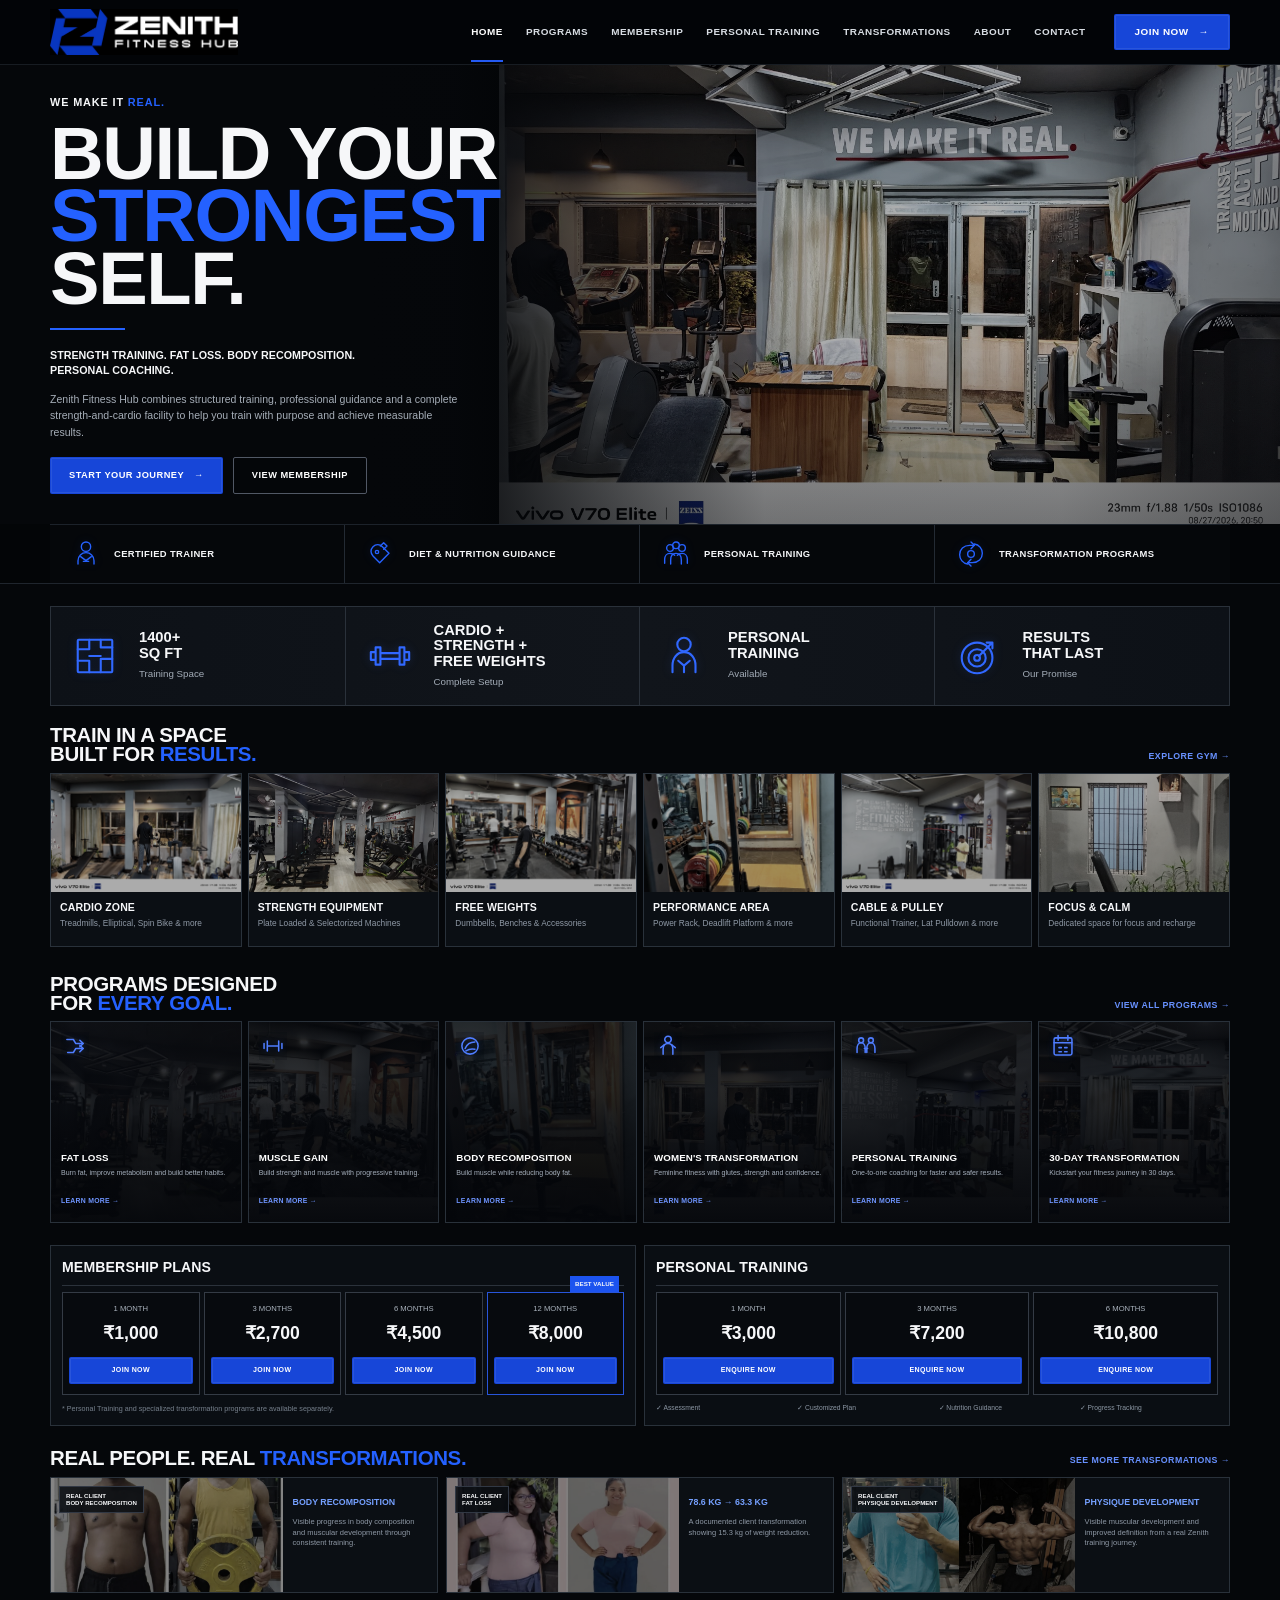
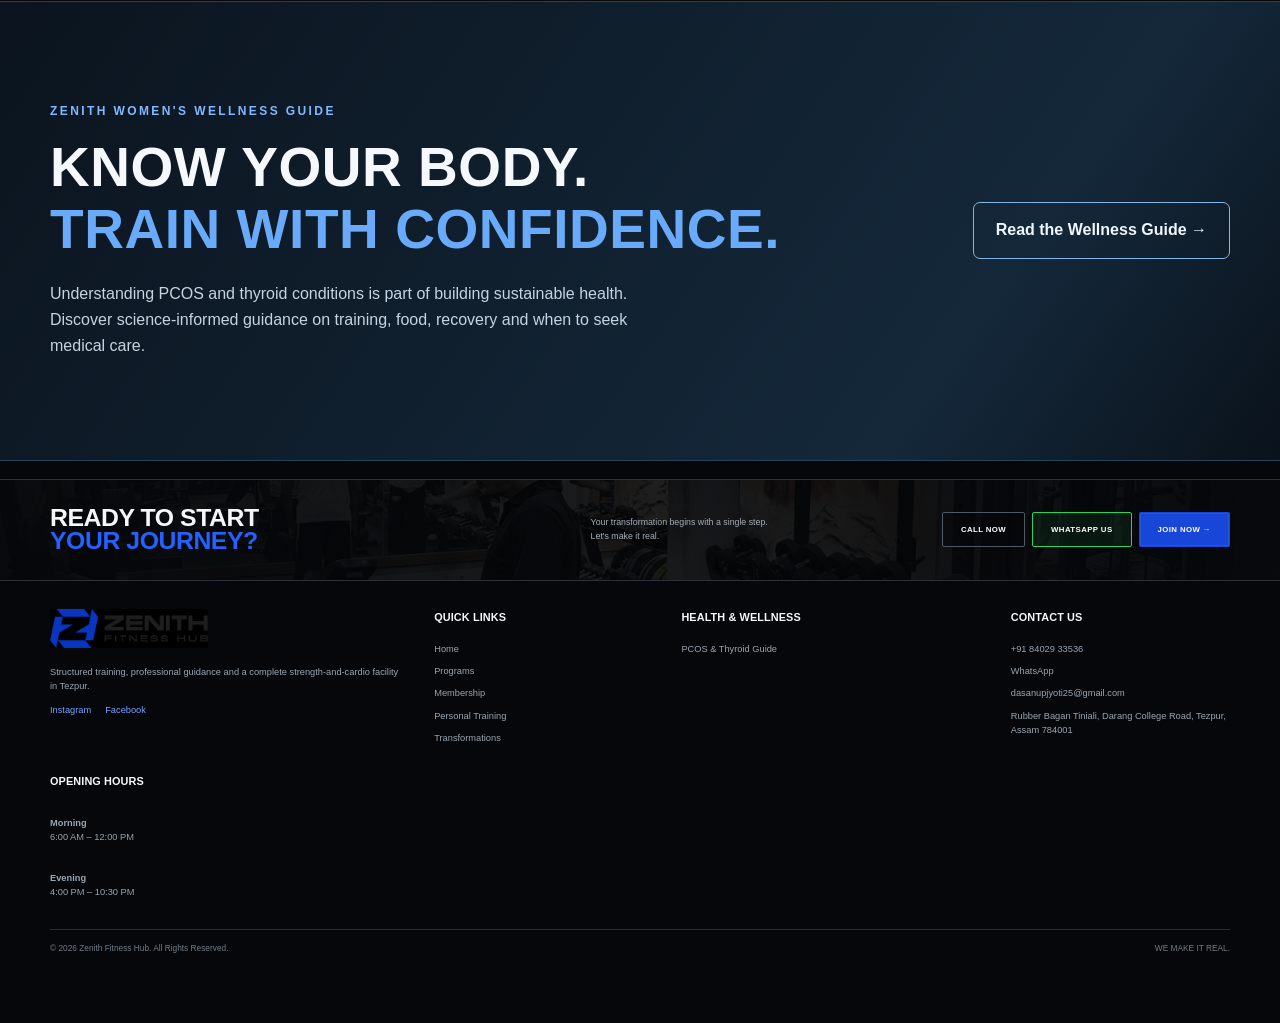
==== commit a12f7771: "feat: feature women's wellness guide on index.html" ====
--- a/index.html
+++ b/index.html
@@ -20,7 +20,16 @@
 <script type="application/ld+json">
   {"@context":"https://schema.org","@type":"HealthClub","name":"Zenith Fitness Hub","description":"Strength training, fat loss, muscle gain, body recomposition and personal training in Tezpur, Assam.","telephone":"+91 8402933536","email":"dasanupjyoti25@gmail.com","hasMap":"https://maps.app.goo.gl/8uEaKcLfgH5GSyfBA","address":{"@type":"PostalAddress","streetAddress":"Rubber Bagan Tiniali, Darang College Road","addressLocality":"Tezpur","addressRegion":"Assam","postalCode":"784001","addressCountry":"IN"},"sameAs":["https://www.instagram.com/zenith_fitness_hub_/","https://facebook.com/zenithfitnesshubtezpur"]}
   </script>
-<link href="functionality.css" rel="stylesheet"/><link href="https://annjyoti11.github.io/dev/" rel="canonical"/><meta content="https://annjyoti11.github.io/dev/" property="og:url"/></head>
+<link href="functionality.css" rel="stylesheet"/><link href="https://annjyoti11.github.io/dev/" rel="canonical"/><meta content="https://annjyoti11.github.io/dev/" property="og:url"/><style>
+.zen-health-section{padding:clamp(56px,8vw,100px) 0;background:linear-gradient(125deg,#0b141e,#14283a 75%,#0a121b);border-block:1px solid #264258}
+.zen-health-section .zen-health-shell{display:grid;grid-template-columns:1fr auto;gap:36px;align-items:center}
+.zen-health-section .zen-health-label{color:#81b9ff;font-size:12px;font-weight:800;letter-spacing:.2em;text-transform:uppercase;margin:0 0 16px}
+.zen-health-section h2{font-size:clamp(30px,4.5vw,55px);line-height:1.12;margin:0 0 20px;color:#f5f8fc}
+.zen-health-section h2 span{color:#69aafa}.zen-health-section p{color:#c5d4e2;max-width:630px;line-height:1.65;margin:0}
+.zen-health-section .zen-health-action{display:inline-block;border:1px solid #83b6e8;padding:15px 22px;border-radius:7px;text-decoration:none;color:#eef6ff;font-weight:700;white-space:nowrap}
+.zen-health-section .zen-health-action:hover{background:#245483}
+@media(max-width:760px){.zen-health-section .zen-health-shell{grid-template-columns:1fr}.zen-health-section .zen-health-action{justify-self:start;white-space:normal}}
+</style></head>
 <body class="home-locked">
 <header class="site-header" id="top">
 <div class="nav container">
@@ -110,7 +119,7 @@
 <article><div class="result-img"><img alt="Real Zenith client physique development progress" src="assets/transformation-physique.jpg"/><span>REAL CLIENT<br/>PHYSIQUE DEVELOPMENT</span></div><div><strong>PHYSIQUE DEVELOPMENT</strong><p>Visible muscular development and improved definition from a real Zenith training journey.</p></div></article>
 </div>
 </section>
-<section class="hl-final-cta">
+<section class="zen-health-section" aria-labelledby="zen-home-health"><div class="container zen-health-shell"><div><p class="zen-health-label">ZENITH WOMEN'S WELLNESS GUIDE</p><h2 id="zen-home-health">KNOW YOUR BODY.<br/><span>TRAIN WITH CONFIDENCE.</span></h2><p>Understanding PCOS and thyroid conditions is part of building sustainable health. Discover science-informed guidance on training, food, recovery and when to seek medical care.</p></div><a class="zen-health-action" href="pcos-thyroid-guide.html">Read the Wellness Guide →</a></div></section><section class="hl-final-cta">
 <img alt="Zenith Fitness Hub training floor" src="assets/freeweights.jpg"/>
 <div class="container hl-final-inner">
 <h2>READY TO START<br/><span>YOUR JOURNEY?</span></h2>
@@ -123,7 +132,7 @@
 <div class="container footer-grid">
 <div class="footer-brand"><a class="footer-logo" href="index.html"><img alt="Zenith Fitness Hub" src="assets/zenith-logo.png"/></a><p>Structured training, professional guidance and a complete strength-and-cardio facility in Tezpur.</p><div class="socials"><a href="https://www.instagram.com/zenith_fitness_hub_/" rel="noopener" target="_blank">Instagram</a><a href="https://facebook.com/zenithfitnesshubtezpur" rel="noopener" target="_blank">Facebook</a></div></div>
 <div><h3>Quick Links</h3><a href="index.html">Home</a><a href="programs.html">Programs</a><a href="membership.html">Membership</a><a href="personal-training.html">Personal Training</a><a href="transformation.html">Transformations</a></div>
-<div><h3>Contact Us</h3><a href="tel:+918402933536">+91 84029 33536</a><a href="https://wa.me/918402933536" rel="noopener" target="_blank">WhatsApp</a><a href="mailto:dasanupjyoti25@gmail.com">dasanupjyoti25@gmail.com</a><a href="https://maps.app.goo.gl/8uEaKcLfgH5GSyfBA" rel="noopener" target="_blank">Rubber Bagan Tiniali, Darang College Road, Tezpur, Assam 784001</a></div>
+<div class="zen-health-footer"><h3>Health &amp; Wellness</h3><a href="pcos-thyroid-guide.html">PCOS &amp; Thyroid Guide</a></div><div><h3>Contact Us</h3><a href="tel:+918402933536">+91 84029 33536</a><a href="https://wa.me/918402933536" rel="noopener" target="_blank">WhatsApp</a><a href="mailto:dasanupjyoti25@gmail.com">dasanupjyoti25@gmail.com</a><a href="https://maps.app.goo.gl/8uEaKcLfgH5GSyfBA" rel="noopener" target="_blank">Rubber Bagan Tiniali, Darang College Road, Tezpur, Assam 784001</a></div>
 <div><h3>Opening Hours</h3><p><strong>Morning</strong><br/>6:00 AM – 12:00 PM</p><p><strong>Evening</strong><br/>4:00 PM – 10:30 PM</p></div>
 </div>
 <div class="container footer-bottom"><span>© 2026 Zenith Fitness Hub. All Rights Reserved.</span><span>WE MAKE IT REAL.</span></div>
--- a/styles.css
+++ b/styles.css
@@ -30,7 +30,7 @@
 .faq{display:grid;gap:8px}.faq details{border:1px solid var(--line);background:#0e131a;padding:0 20px}.faq summary{cursor:pointer;padding:18px 0;font-family:"Mortend","Arial Black",sans-serif;text-transform:uppercase;font-size:.86rem;list-style:none}.faq summary::-webkit-details-marker{display:none}.faq summary:after{content:"+";float:right;color:#5a83ff;font-size:1.2rem}.faq details[open] summary:after{content:"−"}.faq p{color:var(--muted);font-size:.8rem;margin:0;padding:0 0 18px;max-width:900px}
 .subfooter-cta{padding:74px 0;background:radial-gradient(circle at 75% 25%,rgba(36,90,242,.20),transparent 28%),#080b10;text-align:center}.subfooter-cta h2{font-size:clamp(2.7rem,5vw,5.3rem);line-height:.88;margin:0 0 16px}.subfooter-cta h2 span{color:var(--blue2)}.subfooter-cta p{max-width:650px;margin:0 auto 28px;color:#aeb8c4}.subfooter-cta .hero-actions{justify-content:center}
 @media(max-width:1000px){.intro-grid,.split-section{grid-template-columns:1fr;gap:40px}.programs-overview{grid-template-columns:1fr 1fr}.process-grid,.timeline{grid-template-columns:1fr 1fr}.stats-strip{grid-template-columns:1fr 1fr}.stats-strip article:nth-child(2){border-right:0}.stats-strip article:nth-child(-n+2){border-bottom:1px solid var(--line)}}
-@media(max-width:640px){.page-hero{padding-top:70px;min-height:560px}.page-hero>img,.page-hero:after{inset:70px 0 0;height:calc(100% - 70px)}.page-hero .container{padding-bottom:45px}.page-hero h1{font-size:clamp(3.2rem,16vw,5rem)}.programs-overview{grid-template-columns:1fr}.program-card{min-height:380px}.process-grid,.timeline,.stats-strip,.audience-grid{grid-template-columns:1fr}.stats-strip article{border-right:0;border-bottom:1px solid var(--line)}.stats-strip article:last-child{border-bottom:0}.inline-cta{grid-template-columns:1fr}.inline-cta .btn{width:100%}.split-visual img{height:400px}.check-list{grid-template-columns:1fr}}
+@media(max-width:640px){.page-hero{padding-top:70px;min-height:560px}.page-hero>img,.page-hero:after{inset:70px 0 0;height:calc(100% - 70px)}.page-hero .container{padding-bottom:45px}.page-hero h1{font-size:clamp(3.2rem,16vw,5rem)}.programs-overview{grid-template-columns:1fr}.program-card{min-height:380px}.program-card .num{display:block;position:static;margin-bottom:8px}.program-card h3{margin-top:0}.process-grid,.timeline,.stats-strip,.audience-grid{grid-template-columns:1fr}.stats-strip article{border-right:0;border-bottom:1px solid var(--line)}.stats-strip article:last-child{border-bottom:0}.inline-cta{grid-template-columns:1fr}.inline-cta .btn{width:100%}.split-visual img{height:400px}.check-list{grid-template-columns:1fr}}
 
 /* Membership & Personal Training pages */
 .membership-hero>img{object-position:center 55%}.pt-hero>img{object-position:center 48%}
@@ -49,3 +49,18 @@
 
 /* Contact page */
 .contact-hero>img{object-position:center 50%}.contact-page-section{background:#080b10}.contact-page-grid{display:grid;grid-template-columns:.9fr 1.35fr;gap:18px;align-items:start}.contact-card-stack{display:grid;gap:10px}.contact-card{border:1px solid var(--line);background:linear-gradient(180deg,#111821,#0b1016);padding:26px}.contact-card small,.map-panel small{display:block;color:#6f8fe8;font-weight:900;letter-spacing:.12em;margin-bottom:10px}.contact-card h2{font-size:clamp(2rem,3vw,3rem);margin:0 0 10px}.contact-card h3{font-size:1.25rem;margin:0 0 7px;line-height:1.2}.contact-card p{color:var(--muted);font-size:.8rem;margin:0 0 18px}.contact-card-actions{display:flex;gap:8px;flex-wrap:wrap}.contact-line{display:block;color:#c6d0db;font-size:.78rem;padding:10px 0;border-bottom:1px solid var(--line)}.contact-line:last-child{border-bottom:0}.hours-row{display:flex;justify-content:space-between;gap:20px;padding:12px 0;border-bottom:1px solid var(--line)}.hours-row span{color:#8e9aa7;font-size:.76rem}.hours-row strong{font-family:"Mortend","Arial Black",sans-serif;font-size:.8rem;text-transform:uppercase}.hours-card p{margin-top:16px;margin-bottom:0}.map-panel{border:1px solid var(--line);background:#0d1219;overflow:hidden}.map-frame{height:620px;background:#111820}.map-frame iframe{width:100%;height:100%;border:0;filter:grayscale(.2) contrast(1.05)}.map-panel-footer{display:flex;justify-content:space-between;gap:24px;align-items:center;padding:20px}.map-panel-footer strong{font-family:"Mortend","Arial Black",sans-serif;text-transform:uppercase;display:block}.skip-link{position:fixed;left:12px;top:-60px;z-index:9999;background:#fff;color:#000;padding:10px 14px;font-weight:800}.skip-link:focus{top:12px}@media(max-width:980px){.contact-page-grid{grid-template-columns:1fr}.map-frame{height:480px}}@media(max-width:640px){.contact-card-actions .btn{flex:1}.hours-row{display:grid;gap:4px}.map-frame{height:390px}.map-panel-footer{align-items:flex-start;flex-direction:column}.map-panel-footer .btn{width:100%}}
+
+/* v5.7 — Mobile hero typography consistency
+   Homepage is the master reference. Internal page heroes now use the same
+   mobile display scale, line-height and tracking without changing desktop. */
+@media(max-width:640px){
+  .page-hero h1{
+    font-size:clamp(2.7rem,13.8vw,4rem);
+    line-height:.84;
+    letter-spacing:-.055em;
+    margin:14px 0 18px;
+  }
+}
+@media(max-width:390px){
+  .page-hero h1{font-size:clamp(2.45rem,13vw,3.2rem)}
+}
